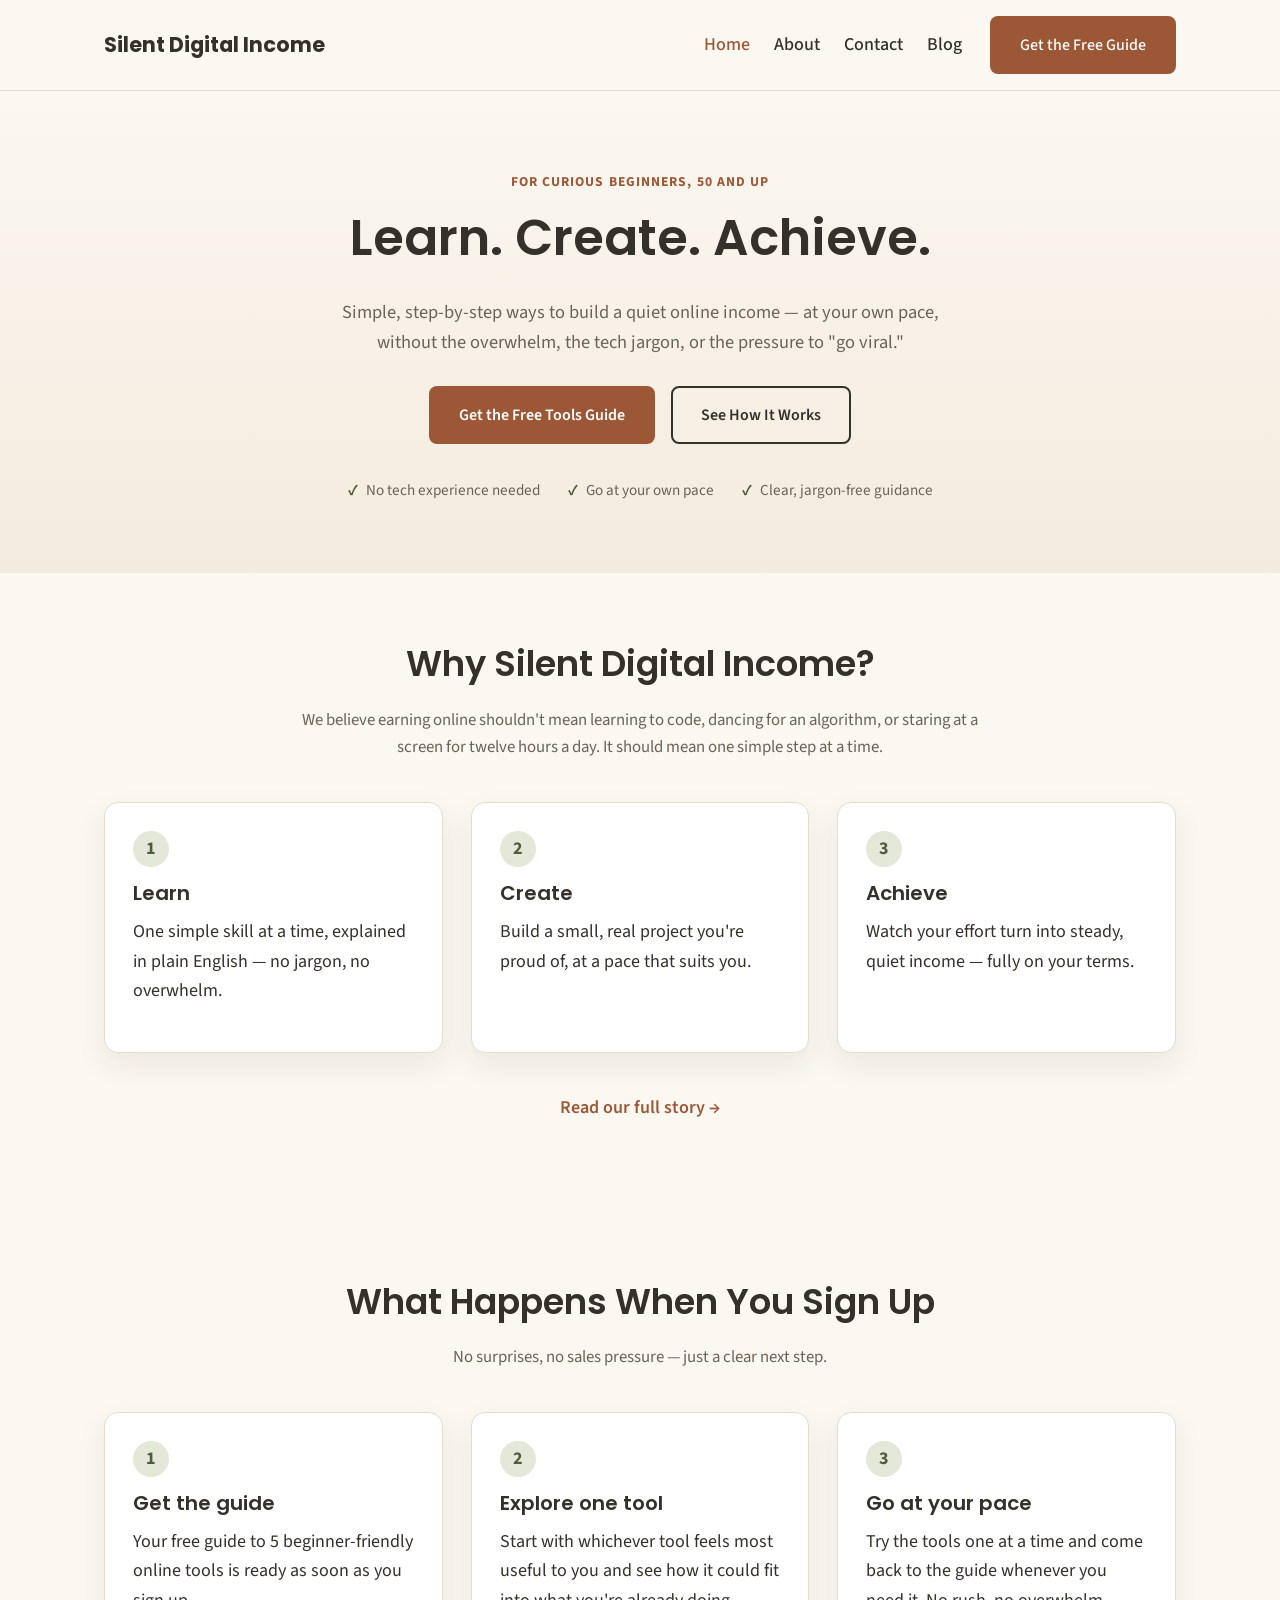
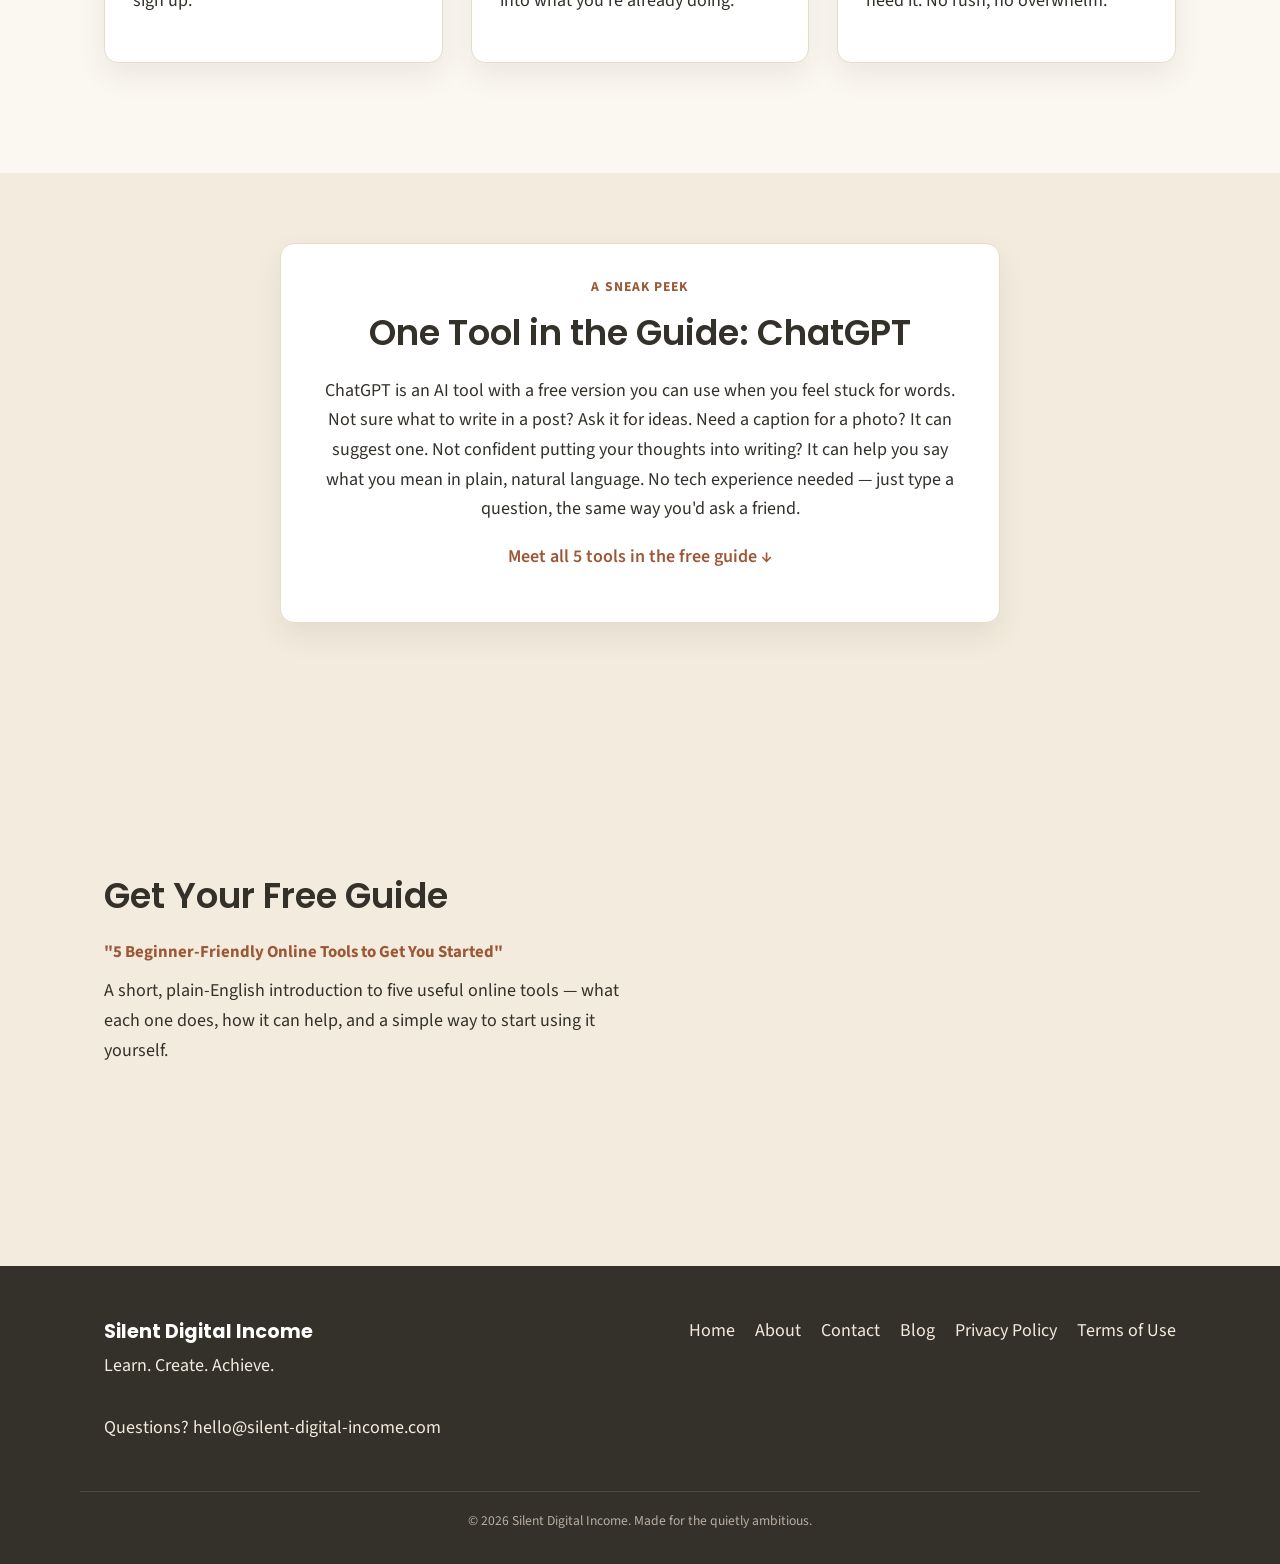
==== index.html @ 760642b1 "Add Blog link to header and footer navigation Links to the new HighLevel-hosted blog at go.silent-di" ====
<!DOCTYPE html>
<html lang="en">
<head>
  <meta charset="UTF-8">
  <meta name="viewport" content="width=device-width, initial-scale=1.0">
  <title>Silent Digital Income | Learn. Create. Achieve.</title>
  <meta name="description" content="Simple, step-by-step ways to build an online income for beginners 50+. No tech overwhelm, no jargon, no pressure to be online 24/7.">
  <meta name="theme-color" content="#FBF7F1">
  <link rel="icon" type="image/svg+xml" href="assets/favicon.svg">
  <link rel="preconnect" href="https://fonts.googleapis.com">
  <link rel="preconnect" href="https://fonts.gstatic.com" crossorigin>
  <link href="https://fonts.googleapis.com/css2?family=Poppins:wght@600;700&family=Source+Sans+3:wght@400;600;700&display=swap" rel="stylesheet">
  <link rel="stylesheet" href="css/styles.css">
</head>
<body>
  <a class="skip-link" href="#main">Skip to main content</a>

  <header class="site-header">
    <div class="container header-inner">
      <a href="index.html" class="logo">Silent Digital Income</a>
      <button class="nav-toggle" id="navToggle" aria-expanded="false" aria-controls="primaryNav">
        <span class="sr-only">Menu</span>
        <span class="nav-toggle-bar"></span>
        <span class="nav-toggle-bar"></span>
        <span class="nav-toggle-bar"></span>
      </button>
      <nav class="primary-nav" id="primaryNav">
        <ul>
          <li><a href="index.html" aria-current="page">Home</a></li>
          <li><a href="about.html">About</a></li>
          <li><a href="contact.html">Contact</a></li>
          <li><a href="https://go.silent-digital-income.com/blog">Blog</a></li>
        </ul>
        <a class="btn btn-primary nav-cta" href="#signup">Get the Free Guide</a>
      </nav>
    </div>
  </header>

  <main id="main">
    <section class="hero" id="hero">
      <div class="container hero-inner">
        <p class="eyebrow">For curious beginners, 50 and up</p>
        <h1>Learn. Create. Achieve.</h1>
        <p class="hero-subtitle">Simple, step-by-step ways to build a quiet online income — at your own pace, without the overwhelm, the tech jargon, or the pressure to "go viral."</p>
        <div class="hero-actions">
          <a href="#signup" class="btn btn-primary">Get the Free Tools Guide</a>
          <a href="#how-it-works" class="btn btn-secondary">See How It Works</a>
        </div>
        <ul class="hero-trust">
          <li>No tech experience needed</li>
          <li>Go at your own pace</li>
          <li>Clear, jargon-free guidance</li>
        </ul>
      </div>
    </section>

    <section class="section about-teaser text-center" id="story">
      <div class="container">
        <h2>Why Silent Digital Income?</h2>
        <p class="section-intro">We believe earning online shouldn't mean learning to code, dancing for an algorithm, or staring at a screen for twelve hours a day. It should mean one simple step at a time.</p>
        <div class="pillars">
          <div class="pillar">
            <span class="pillar-number">1</span>
            <h3>Learn</h3>
            <p>One simple skill at a time, explained in plain English — no jargon, no overwhelm.</p>
          </div>
          <div class="pillar">
            <span class="pillar-number">2</span>
            <h3>Create</h3>
            <p>Build a small, real project you're proud of, at a pace that suits you.</p>
          </div>
          <div class="pillar">
            <span class="pillar-number">3</span>
            <h3>Achieve</h3>
            <p>Watch your effort turn into steady, quiet income — fully on your terms.</p>
          </div>
        </div>
        <p class="section-cta"><a href="about.html">Read our full story &rarr;</a></p>
      </div>
    </section>

    <section class="section text-center" id="how-it-works">
      <div class="container">
        <h2>What Happens When You Sign Up</h2>
        <p class="section-intro">No surprises, no sales pressure — just a clear next step.</p>
        <div class="pillars">
          <div class="pillar">
            <span class="pillar-number">1</span>
            <h3>Get the guide</h3>
            <p>Your free guide to 5 beginner-friendly online tools is ready as soon as you sign up.</p>
          </div>
          <div class="pillar">
            <span class="pillar-number">2</span>
            <h3>Explore one tool</h3>
            <p>Start with whichever tool feels most useful to you and see how it could fit into what you're already doing.</p>
          </div>
          <div class="pillar">
            <span class="pillar-number">3</span>
            <h3>Go at your pace</h3>
            <p>Try the tools one at a time and come back to the guide whenever you need it. No rush, no overwhelm.</p>
          </div>
        </div>
      </div>
    </section>

    <section class="section bg-soft" id="idea-preview">
      <div class="container">
        <div class="idea-card">
          <p class="eyebrow">A Sneak Peek</p>
          <h2>One Tool in the Guide: ChatGPT</h2>
          <p>ChatGPT is an AI tool with a free version you can use when you feel stuck for words. Not sure what to write in a post? Ask it for ideas. Need a caption for a photo? It can suggest one. Not confident putting your thoughts into writing? It can help you say what you mean in plain, natural language. No tech experience needed — just type a question, the same way you'd ask a friend.</p>
          <p class="section-cta"><a href="#signup">Meet all 5 tools in the free guide &darr;</a></p>
        </div>
      </div>
    </section>

    <section class="section signup-section" id="signup">
      <div class="container signup-inner">
        <div class="signup-copy">
          <h2>Get Your Free Guide</h2>
          <p class="signup-subhead">"5 Beginner-Friendly Online Tools to Get You Started"</p>
          <p>A short, plain-English introduction to five useful online tools — what each one does, how it can help, and a simple way to start using it yourself.</p>
        </div>
        <div class="signup-form-embed">
          <iframe
              src="https://api.leadconnectorhq.com/widget/form/SDHvS4PBsEBFGrGhrzK3"
              style="width:100%;height:100%;border:none;border-radius:8px"
              id="inline-SDHvS4PBsEBFGrGhrzK3"
              data-layout="{'id':'INLINE'}"
              data-trigger-type="alwaysShow"
              data-trigger-value=""
              data-activation-type="alwaysActivated"
              data-activation-value=""
              data-deactivation-type="neverDeactivate"
              data-deactivation-value=""
              data-form-name="SDI - Free Guide Signup"
              data-height="433"
              data-layout-iframe-id="inline-SDHvS4PBsEBFGrGhrzK3"
              data-form-id="SDHvS4PBsEBFGrGhrzK3"
              title="SDI - Free Guide Signup"
          >
          </iframe>
          <script src="https://link.msgsndr.com/js/form_embed.js"></script>
        </div>
      </div>
    </section>
  </main>

  <footer class="site-footer">
    <div class="container footer-inner">
      <div class="footer-brand">
        <p class="footer-logo">Silent Digital Income</p>
        <p class="footer-tagline">Learn. Create. Achieve.</p>
      </div>
      <nav class="footer-nav" aria-label="Footer">
        <a href="index.html">Home</a>
        <a href="about.html">About</a>
        <a href="contact.html">Contact</a>
        <a href="https://go.silent-digital-income.com/blog">Blog</a>
        <a href="privacy.html">Privacy Policy</a>
        <a href="terms.html">Terms of Use</a>
      </nav>
      <div class="footer-contact">
        <p>Questions? <a href="mailto:hello@silent-digital-income.com">hello@silent-digital-income.com</a></p>
      </div>
    </div>
    <div class="container footer-bottom">
      <p>&copy; <span id="year"></span> Silent Digital Income. Made for the quietly ambitious.</p>
    </div>
  </footer>

  <script src="js/main.js"></script>
</body>
</html>
---- css/styles.css ----
:root {
  --color-bg: #FBF7F1;
  --color-bg-soft: #F3EBDD;
  --color-surface: #FFFFFF;
  --color-ink: #34302A;
  --color-ink-soft: #6B6358;
  --color-primary: #9C5836;
  --color-primary-dark: #7C4528;
  --color-secondary: #71815A;
  --color-secondary-soft: #E4E8D9;
  --color-secondary-dark: #4F5B3D;
  --color-border: #E6DCC8;
  --font-heading: 'Poppins', 'Segoe UI', system-ui, sans-serif;
  --font-body: 'Source Sans 3', 'Segoe UI', system-ui, sans-serif;
  --radius-sm: 8px;
  --radius-md: 14px;
  --shadow-soft: 0 12px 30px rgba(52, 48, 42, 0.08);
  --max-width: 1120px;
}

* { box-sizing: border-box; }

html { scroll-behavior: smooth; }

body {
  margin: 0;
  font-family: var(--font-body);
  background: var(--color-bg);
  color: var(--color-ink);
  font-size: 18px;
  line-height: 1.65;
  -webkit-font-smoothing: antialiased;
}

img { max-width: 100%; display: block; }

a { color: var(--color-primary); text-decoration: none; }
a:hover { text-decoration: underline; }

h1, h2, h3 {
  font-family: var(--font-heading);
  color: var(--color-ink);
  line-height: 1.2;
  margin: 0 0 0.6em;
  font-weight: 600;
}
h1 { font-size: clamp(2.1rem, 5vw, 3.1rem); }
h2 { font-size: clamp(1.6rem, 3.4vw, 2.2rem); }
h3 { font-size: 1.25rem; }
p { margin: 0 0 1em; }
ul { margin: 0; padding: 0; }

.container {
  width: 100%;
  max-width: var(--max-width);
  margin: 0 auto;
  padding: 0 24px;
}

.sr-only {
  position: absolute;
  width: 1px;
  height: 1px;
  padding: 0;
  margin: -1px;
  overflow: hidden;
  clip: rect(0, 0, 0, 0);
  white-space: nowrap;
  border: 0;
}

.skip-link {
  position: absolute;
  left: -999px;
  top: 0;
  background: var(--color-ink);
  color: #fff;
  padding: 10px 16px;
  border-radius: 0 0 8px 0;
  z-index: 1000;
}
.skip-link:focus { left: 0; }

:focus-visible {
  outline: 3px solid var(--color-primary-dark);
  outline-offset: 2px;
}

button { font-family: inherit; }

/* Buttons */
.btn {
  display: inline-block;
  padding: 14px 28px;
  border-radius: var(--radius-sm);
  font-weight: 600;
  font-size: 1rem;
  cursor: pointer;
  border: 2px solid transparent;
  transition: transform .15s ease, background-color .15s ease, color .15s ease;
  text-decoration: none;
}
.btn:hover { text-decoration: none; transform: translateY(-1px); }
.btn-primary { background: var(--color-primary); color: #fff; }
.btn-primary:hover { background: var(--color-primary-dark); }
.btn-secondary { background: transparent; border-color: var(--color-ink); color: var(--color-ink); }
.btn-secondary:hover { background: var(--color-ink); color: #fff; }
.btn-block { width: 100%; text-align: center; }

/* Header / Nav */
.site-header {
  position: sticky;
  top: 0;
  background: rgba(251, 247, 241, 0.92);
  backdrop-filter: blur(6px);
  border-bottom: 1px solid var(--color-border);
  z-index: 500;
}
.header-inner {
  display: flex;
  align-items: center;
  justify-content: space-between;
  padding: 16px 24px;
  gap: 16px;
  position: relative;
}
.logo {
  font-family: var(--font-heading);
  font-weight: 700;
  font-size: 1.3rem;
  color: var(--color-ink);
}
.logo:hover { text-decoration: none; }
.primary-nav { display: flex; align-items: center; gap: 28px; }
.primary-nav ul { display: flex; gap: 24px; list-style: none; }
.primary-nav a { color: var(--color-ink); font-weight: 500; }
.primary-nav a[aria-current="page"] { color: var(--color-primary); }
.nav-cta { white-space: nowrap; }
.primary-nav a.nav-cta { color: #fff; }
.nav-toggle {
  display: none;
  flex-direction: column;
  justify-content: center;
  gap: 5px;
  width: 40px;
  height: 36px;
  background: none;
  border: none;
  cursor: pointer;
  padding: 6px;
}
.nav-toggle-bar { display: block; height: 3px; width: 100%; background: var(--color-ink); border-radius: 2px; }

@media (max-width: 860px) {
  .nav-toggle { display: flex; }
  .primary-nav {
    display: none;
    position: absolute;
    top: 100%;
    left: 0;
    right: 0;
    background: var(--color-surface);
    flex-direction: column;
    align-items: stretch;
    gap: 0;
    padding: 12px 24px 24px;
    border-bottom: 1px solid var(--color-border);
    box-shadow: var(--shadow-soft);
  }
  .primary-nav.is-open { display: flex; }
  .primary-nav ul { flex-direction: column; gap: 0; }
  .primary-nav li { border-top: 1px solid var(--color-border); }
  .primary-nav li:first-child { border-top: none; }
  .primary-nav a { display: block; padding: 14px 4px; }
  .nav-cta { margin-top: 12px; text-align: center; }
}

/* Hero */
.hero {
  padding: 80px 0 70px;
  text-align: center;
  background: linear-gradient(180deg, var(--color-bg) 0%, var(--color-bg-soft) 100%);
}
.hero-inner { max-width: 760px; margin: 0 auto; }
.eyebrow {
  text-transform: uppercase;
  letter-spacing: .08em;
  font-size: .85rem;
  font-weight: 700;
  color: var(--color-primary);
  margin-bottom: 14px;
}
.hero-subtitle {
  font-size: 1.15rem;
  color: var(--color-ink-soft);
  max-width: 620px;
  margin: 0 auto 28px;
}
.hero-actions { display: flex; justify-content: center; gap: 16px; flex-wrap: wrap; margin-bottom: 34px; }
.hero-trust {
  display: flex;
  justify-content: center;
  gap: 28px;
  flex-wrap: wrap;
  list-style: none;
  color: var(--color-ink-soft);
  font-size: .95rem;
}
.hero-trust li { display: flex; align-items: center; gap: 8px; }
.hero-trust li::before { content: "\2713"; color: var(--color-secondary-dark); font-weight: 700; }

/* Page hero (About / Contact) */
.page-hero { padding: 70px 0 50px; text-align: center; background: var(--color-bg-soft); }
.page-hero .hero-subtitle { margin: 0 auto; }

/* Generic sections */
.section { padding: 70px 0; }
.bg-soft { background: var(--color-bg-soft); }
.text-center { text-align: center; }
.section-intro { max-width: 680px; color: var(--color-ink-soft); font-size: 1.05rem; margin-left: auto; margin-right: auto; }
.narrow { max-width: 720px; }
.section-cta { margin-top: 10px; font-weight: 600; }

/* Pillars (Learn / Create / Achieve) */
.pillars {
  display: grid;
  grid-template-columns: repeat(3, 1fr);
  gap: 28px;
  margin: 40px 0;
  text-align: left;
}
.pillar {
  background: var(--color-surface);
  border: 1px solid var(--color-border);
  border-radius: var(--radius-md);
  padding: 28px;
  box-shadow: var(--shadow-soft);
}
.pillar-number {
  display: inline-flex;
  align-items: center;
  justify-content: center;
  width: 36px;
  height: 36px;
  border-radius: 50%;
  background: var(--color-secondary-soft);
  color: var(--color-secondary-dark);
  font-weight: 700;
  margin-bottom: 14px;
}
@media (max-width: 760px) {
  .pillars { grid-template-columns: 1fr; }
}

/* Signup section */
.signup-section { background: var(--color-bg-soft); }
.signup-inner {
  display: grid;
  grid-template-columns: 1.1fr 1fr;
  gap: 48px;
  align-items: center;
  text-align: left;
}
.signup-subhead { font-weight: 700; color: var(--color-primary); font-size: 1.05rem; margin-bottom: .6em; }
@media (max-width: 860px) {
  .signup-inner { grid-template-columns: 1fr; }
}
.signup-form-embed { width: 100%; min-height: 433px; }
.contact-form-embed { width: 100%; min-height: 669px; }

/* Forms */
.signup-form, .contact-form {
  background: var(--color-surface);
  border: 1px solid var(--color-border);
  border-radius: var(--radius-md);
  padding: 32px;
  box-shadow: var(--shadow-soft);
}
.form-row { margin-bottom: 18px; display: flex; flex-direction: column; gap: 6px; }
label { font-weight: 600; font-size: .95rem; }
.required { color: var(--color-primary); }
input, select, textarea {
  font: inherit;
  padding: 12px 14px;
  border: 1px solid var(--color-border);
  border-radius: var(--radius-sm);
  background: var(--color-bg);
  color: var(--color-ink);
  width: 100%;
}
input:focus, select:focus, textarea:focus {
  outline: none;
  border-color: var(--color-primary);
  box-shadow: 0 0 0 3px rgba(156, 88, 54, 0.18);
}
.form-note { font-size: .85rem; color: var(--color-ink-soft); margin-top: 14px; text-align: center; }
.form-feedback { min-height: 1.4em; font-weight: 600; color: var(--color-secondary-dark); margin-top: 10px; text-align: center; }
.form-feedback.error { color: #9C3B2E; }

/* Contact layout */
.contact-inner { display: grid; grid-template-columns: 1.3fr 1fr; gap: 48px; align-items: start; }
.contact-info { background: var(--color-bg-soft); border-radius: var(--radius-md); padding: 28px; }
.contact-info p { margin-bottom: 20px; }
@media (max-width: 860px) {
  .contact-inner { grid-template-columns: 1fr; }
}

/* Fit grid (About: who this is for) */
.fit-grid { display: grid; grid-template-columns: 1fr 1fr; gap: 24px; margin-top: 24px; }
.fit-card { background: var(--color-surface); border: 1px solid var(--color-border); border-radius: var(--radius-md); padding: 24px; }
.fit-card ul { list-style: none; display: flex; flex-direction: column; gap: 10px; }
.fit-card li { padding-left: 1.2em; position: relative; }
.fit-card li::before { content: "\2022"; color: var(--color-secondary-dark); font-weight: 700; position: absolute; left: 0; }
@media (max-width: 760px) {
  .fit-grid { grid-template-columns: 1fr; }
}

/* Idea preview card */
.idea-card {
  max-width: 720px;
  margin: 0 auto;
  background: var(--color-surface);
  border: 1px solid var(--color-border);
  border-radius: var(--radius-md);
  padding: 32px;
  box-shadow: var(--shadow-soft);
  text-align: center;
}

/* Founder signature */
.founder-signature {
  display: flex;
  align-items: center;
  gap: 16px;
  margin-top: 28px;
}
.founder-avatar {
  width: 56px;
  height: 56px;
  border-radius: 50%;
  background: var(--color-secondary-soft);
  color: var(--color-secondary-dark);
  display: flex;
  align-items: center;
  justify-content: center;
  font-family: var(--font-heading);
  font-weight: 700;
  flex-shrink: 0;
}
.founder-name { margin: 0; font-weight: 700; }
.founder-role { margin: 0; color: var(--color-ink-soft); font-size: .95rem; }

/* FAQ accordion */
.faq-list { display: flex; flex-direction: column; gap: 14px; margin-top: 24px; }
.faq-item {
  background: var(--color-surface);
  border: 1px solid var(--color-border);
  border-radius: var(--radius-md);
  padding: 4px 24px;
}
.faq-item summary {
  cursor: pointer;
  font-family: var(--font-heading);
  font-weight: 600;
  padding: 16px 28px 16px 0;
  list-style: none;
  position: relative;
}
.faq-item summary::-webkit-details-marker { display: none; }
.faq-item summary::after {
  content: "+";
  position: absolute;
  right: 0;
  top: 14px;
  font-size: 1.4rem;
  color: var(--color-primary);
}
.faq-item[open] summary::after { content: "\2212"; }
.faq-item p { margin: 0 0 18px; color: var(--color-ink-soft); }

/* CTA banner */
.cta-banner { background: var(--color-ink); color: var(--color-bg-soft); text-align: center; }
.cta-banner h2 { color: #fff; }
.cta-banner p { color: var(--color-bg-soft); }

/* Privacy policy */
.privacy-meta { font-size: .9rem; color: var(--color-ink-soft); margin-bottom: 32px; }
.privacy-list { list-style: none; display: flex; flex-direction: column; gap: 10px; margin: 0 0 1em; padding: 0; }
.privacy-list li { padding-left: 1.4em; position: relative; }
.privacy-list li::before { content: "\2022"; color: var(--color-secondary-dark); font-weight: 700; position: absolute; left: 0; }
.privacy-contact-block { background: var(--color-bg-soft); border-left: 4px solid var(--color-secondary); border-radius: 0 var(--radius-sm) var(--radius-sm) 0; padding: 16px 20px; margin: 16px 0; }
.privacy-contact-block p { margin: 0; }
.privacy-page .container.narrow h2 { margin-top: 2em; }
.privacy-page .container.narrow h2:first-of-type { margin-top: 0; }
.terms-page .container.narrow h2 { margin-top: 2em; }
.terms-page .container.narrow h2:first-of-type { margin-top: 0; }

/* Footer */
.site-footer { background: var(--color-ink); color: var(--color-bg-soft); padding-top: 50px; }
.footer-inner {
  display: flex;
  flex-wrap: wrap;
  justify-content: space-between;
  gap: 32px;
  padding-bottom: 30px;
  border-bottom: 1px solid rgba(255, 255, 255, 0.12);
}
.footer-logo { font-family: var(--font-heading); font-weight: 700; font-size: 1.2rem; color: #fff; margin-bottom: 4px; }
.footer-tagline { color: var(--color-bg-soft); margin: 0; }
.footer-nav { display: flex; gap: 20px; flex-wrap: wrap; }
.footer-nav a, .footer-contact a { color: var(--color-bg-soft); }
.footer-nav a:hover, .footer-contact a:hover { color: #fff; }
.footer-bottom { padding: 18px 24px; text-align: center; font-size: .85rem; color: #B7AFA2; }
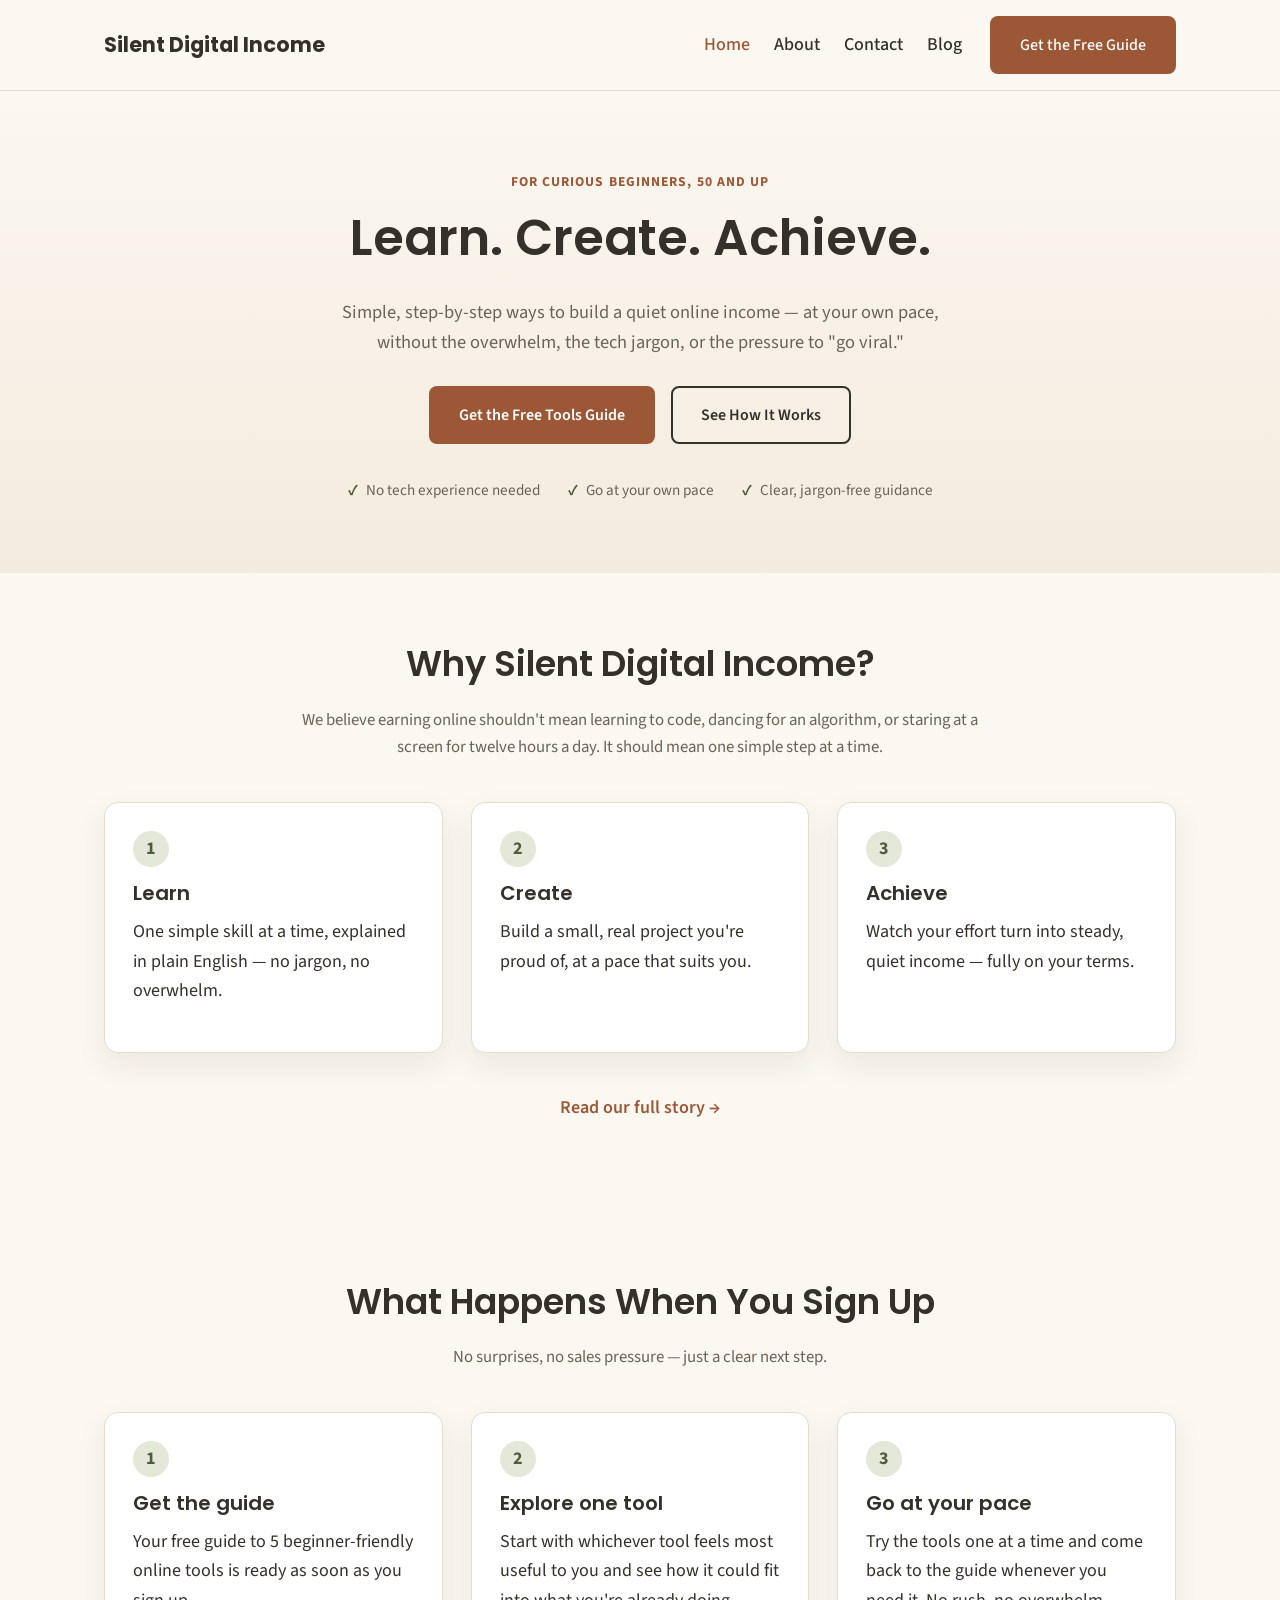
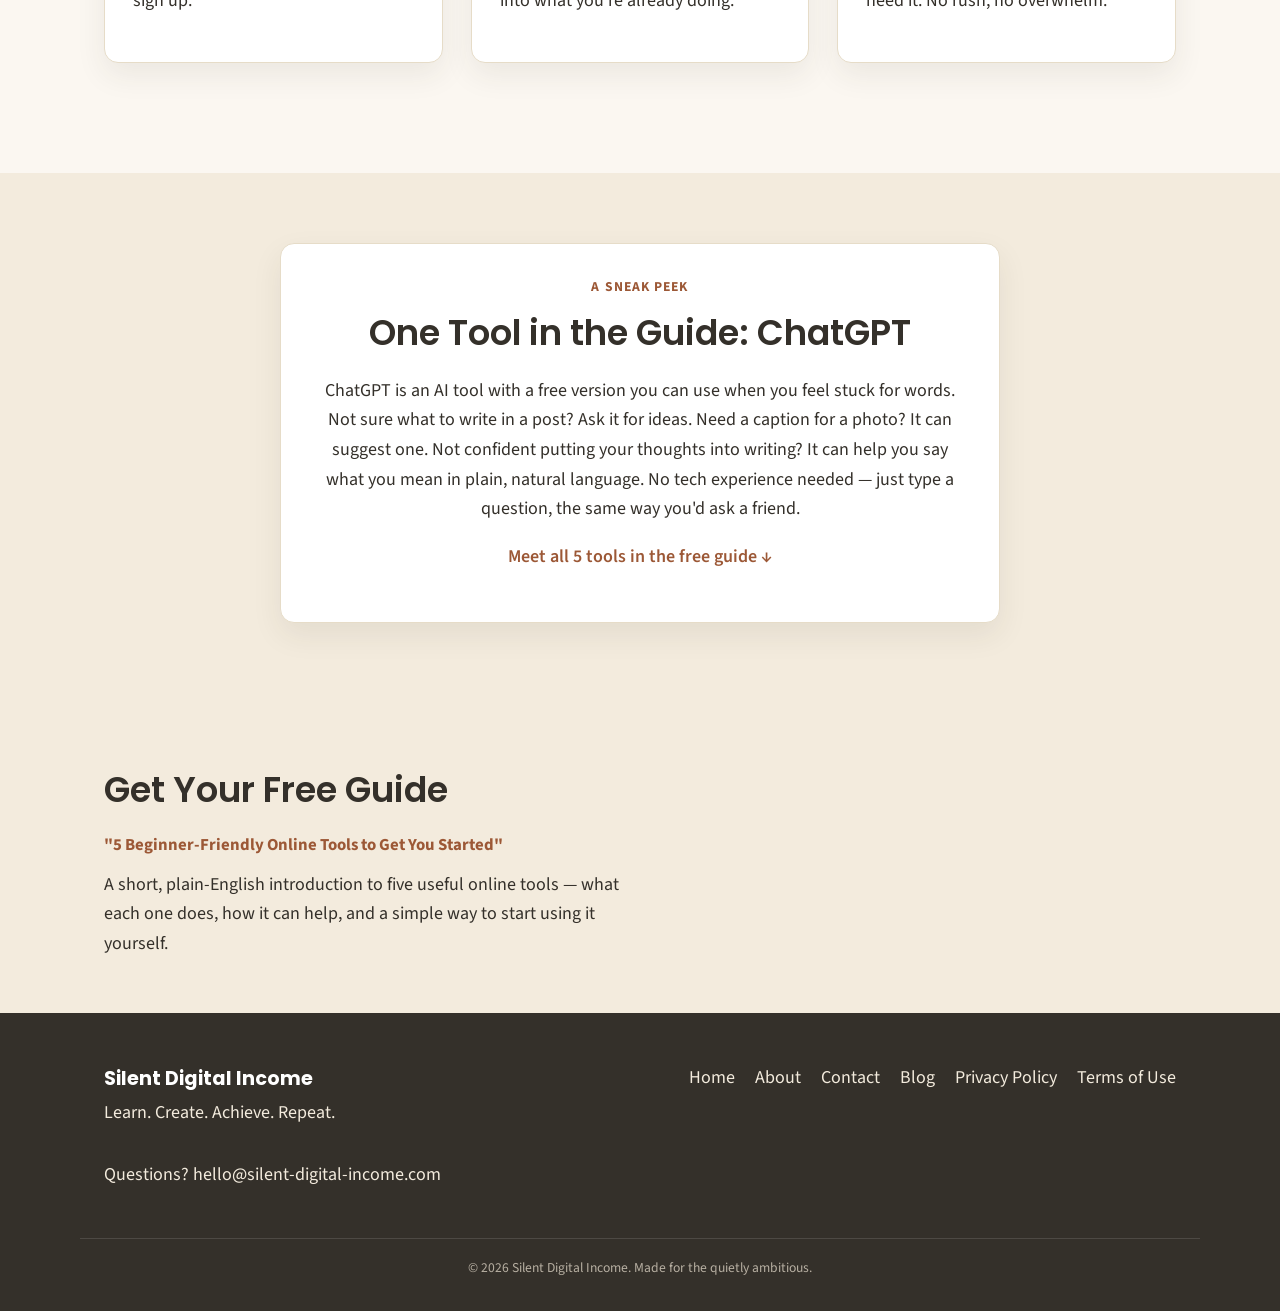
==== commit 10c05e8d: "Update index.html" ====
--- a/index.html
+++ b/index.html
@@ -150,7 +150,7 @@
     <div class="container footer-inner">
       <div class="footer-brand">
         <p class="footer-logo">Silent Digital Income</p>
-        <p class="footer-tagline">Learn. Create. Achieve.</p>
+        <p class="footer-tagline">Learn. Create. Achieve. Repeat.</p>
       </div>
       <nav class="footer-nav" aria-label="Footer">
         <a href="index.html">Home</a>
--- a/css/styles.css
+++ b/css/styles.css
@@ -253,7 +253,10 @@
 }
 
 /* Signup section */
-.signup-section { background: var(--color-bg-soft); }
+.signup-section {
+    background: var(--color-bg-soft);
+    padding-bottom: 30px;
+}
 .signup-inner {
   display: grid;
   grid-template-columns: 1.1fr 1fr;
@@ -265,7 +268,7 @@
 @media (max-width: 860px) {
   .signup-inner { grid-template-columns: 1fr; }
 }
-.signup-form-embed { width: 100%; min-height: 433px; }
+.signup-form-embed { width: 100%; min-height: 220px; }
 .contact-form-embed { width: 100%; min-height: 669px; }
 
 /* Forms */
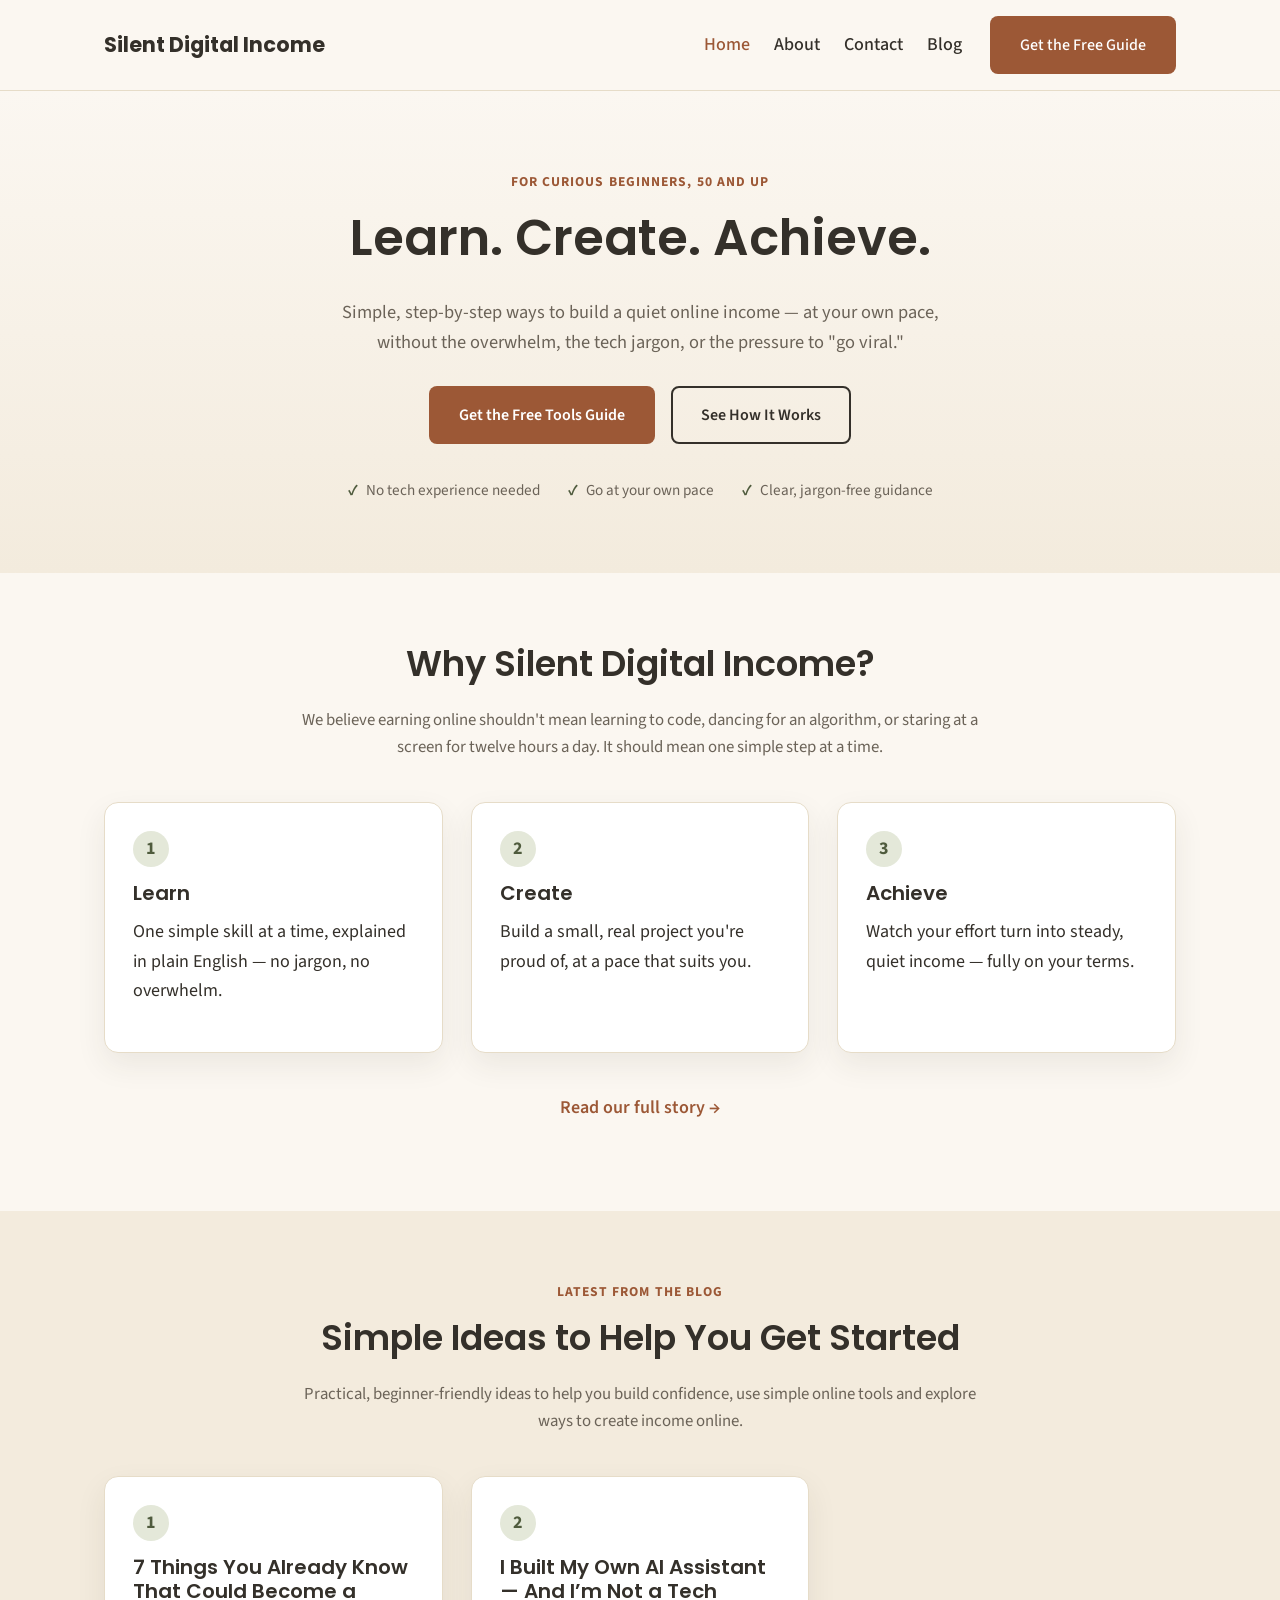
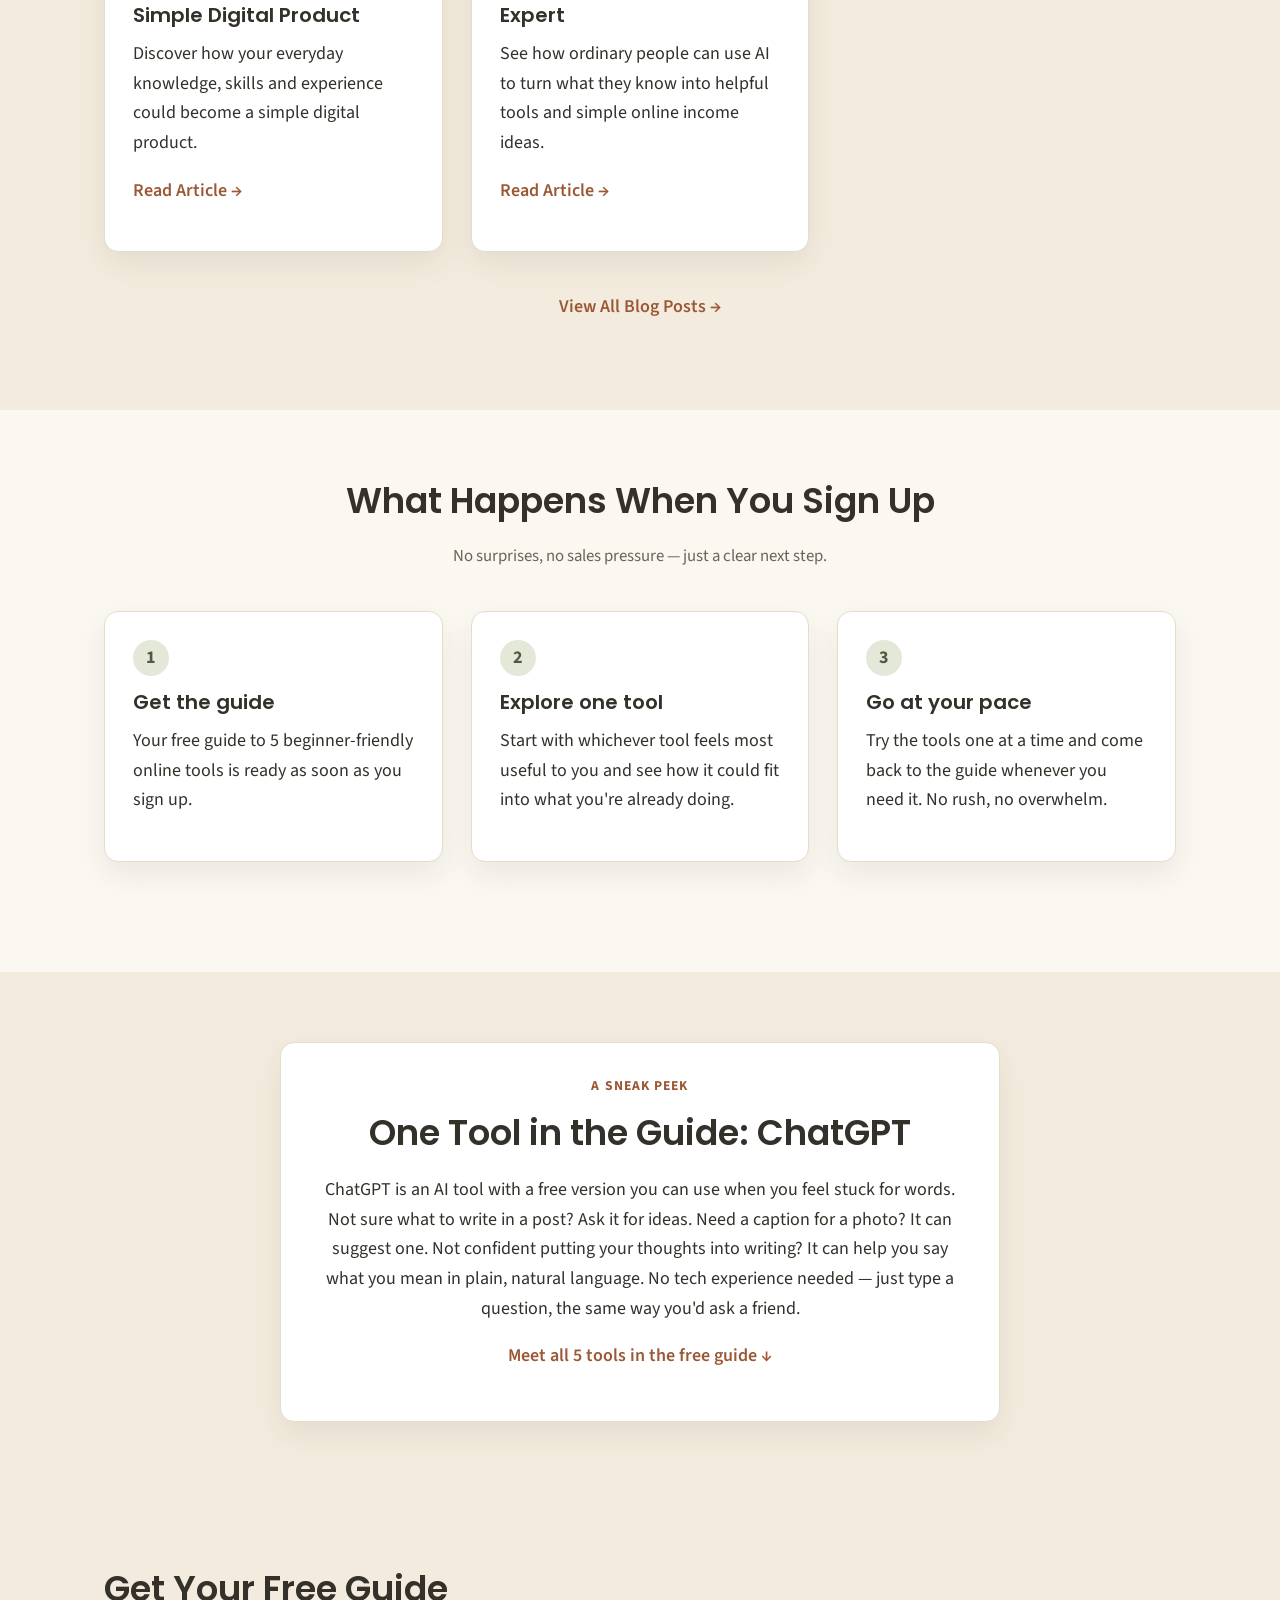
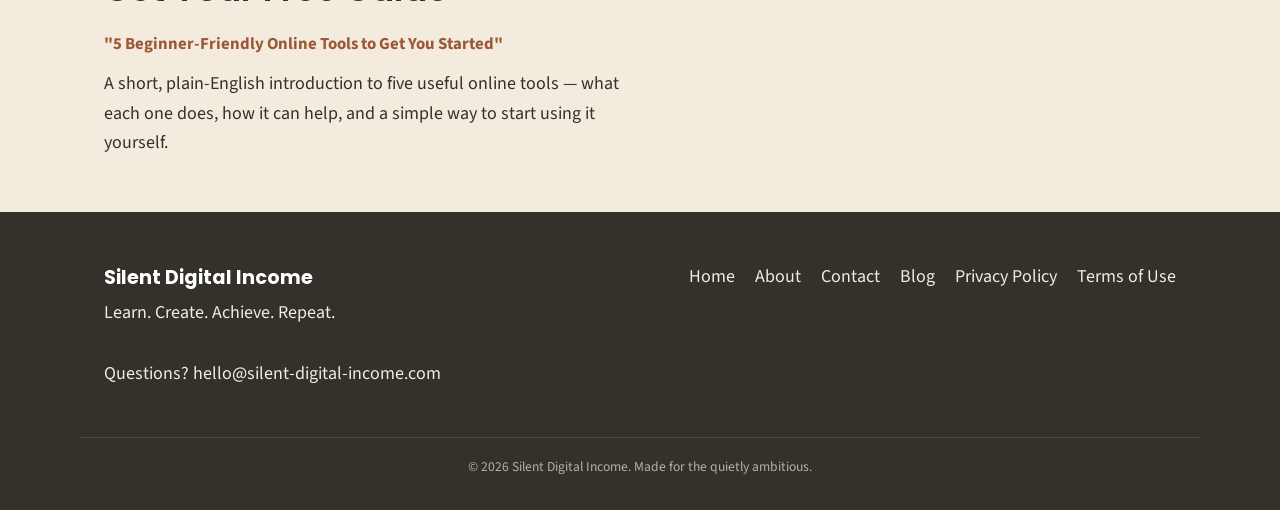
==== commit 70c1c78e: "Update index.html" ====
--- a/index.html
+++ b/index.html
@@ -79,6 +79,45 @@
       </div>
     </section>
 
+    <section class="section bg-soft" id="latest-blog">
+  <div class="container">
+    <div class="text-center">
+      <p class="eyebrow">Latest From the Blog</p>
+      <h2>Simple Ideas to Help You Get Started</h2>
+      <p class="section-intro">
+        Practical, beginner-friendly ideas to help you build confidence, use simple online tools and explore ways to create income online.
+      </p>
+    </div>
+
+    <div class="pillars">
+      <div class="pillar">
+        <span class="pillar-number">1</span>
+        <h3>7 Things You Already Know That Could Become a Simple Digital Product</h3>
+        <p>
+          Discover how your everyday knowledge, skills and experience could become a simple digital product.
+        </p>
+        <p class="section-cta">
+          <a href="https://go.silent-digital-income.com/post/digital-product-ideas-from-what-you-know">Read Article &rarr;</a>
+        </p>
+      </div>
+
+      <div class="pillar">
+        <span class="pillar-number">2</span>
+        <h3>I Built My Own AI Assistant &mdash; And I&rsquo;m Not a Tech Expert</h3>
+        <p>
+          See how ordinary people can use AI to turn what they know into helpful tools and simple online income ideas.
+        </p>
+        <p class="section-cta">
+          <a href="https://go.silent-digital-income.com/post/build-ai-tools-online-income-beginners">Read Article &rarr;</a>
+        </p>
+      </div>
+    </div>
+
+    <p class="section-cta text-center">
+      <a href="https://go.silent-digital-income.com/blog">View All Blog Posts &rarr;</a>
+    </p>
+  </div>
+</section>
     <section class="section text-center" id="how-it-works">
       <div class="container">
         <h2>What Happens When You Sign Up</h2>
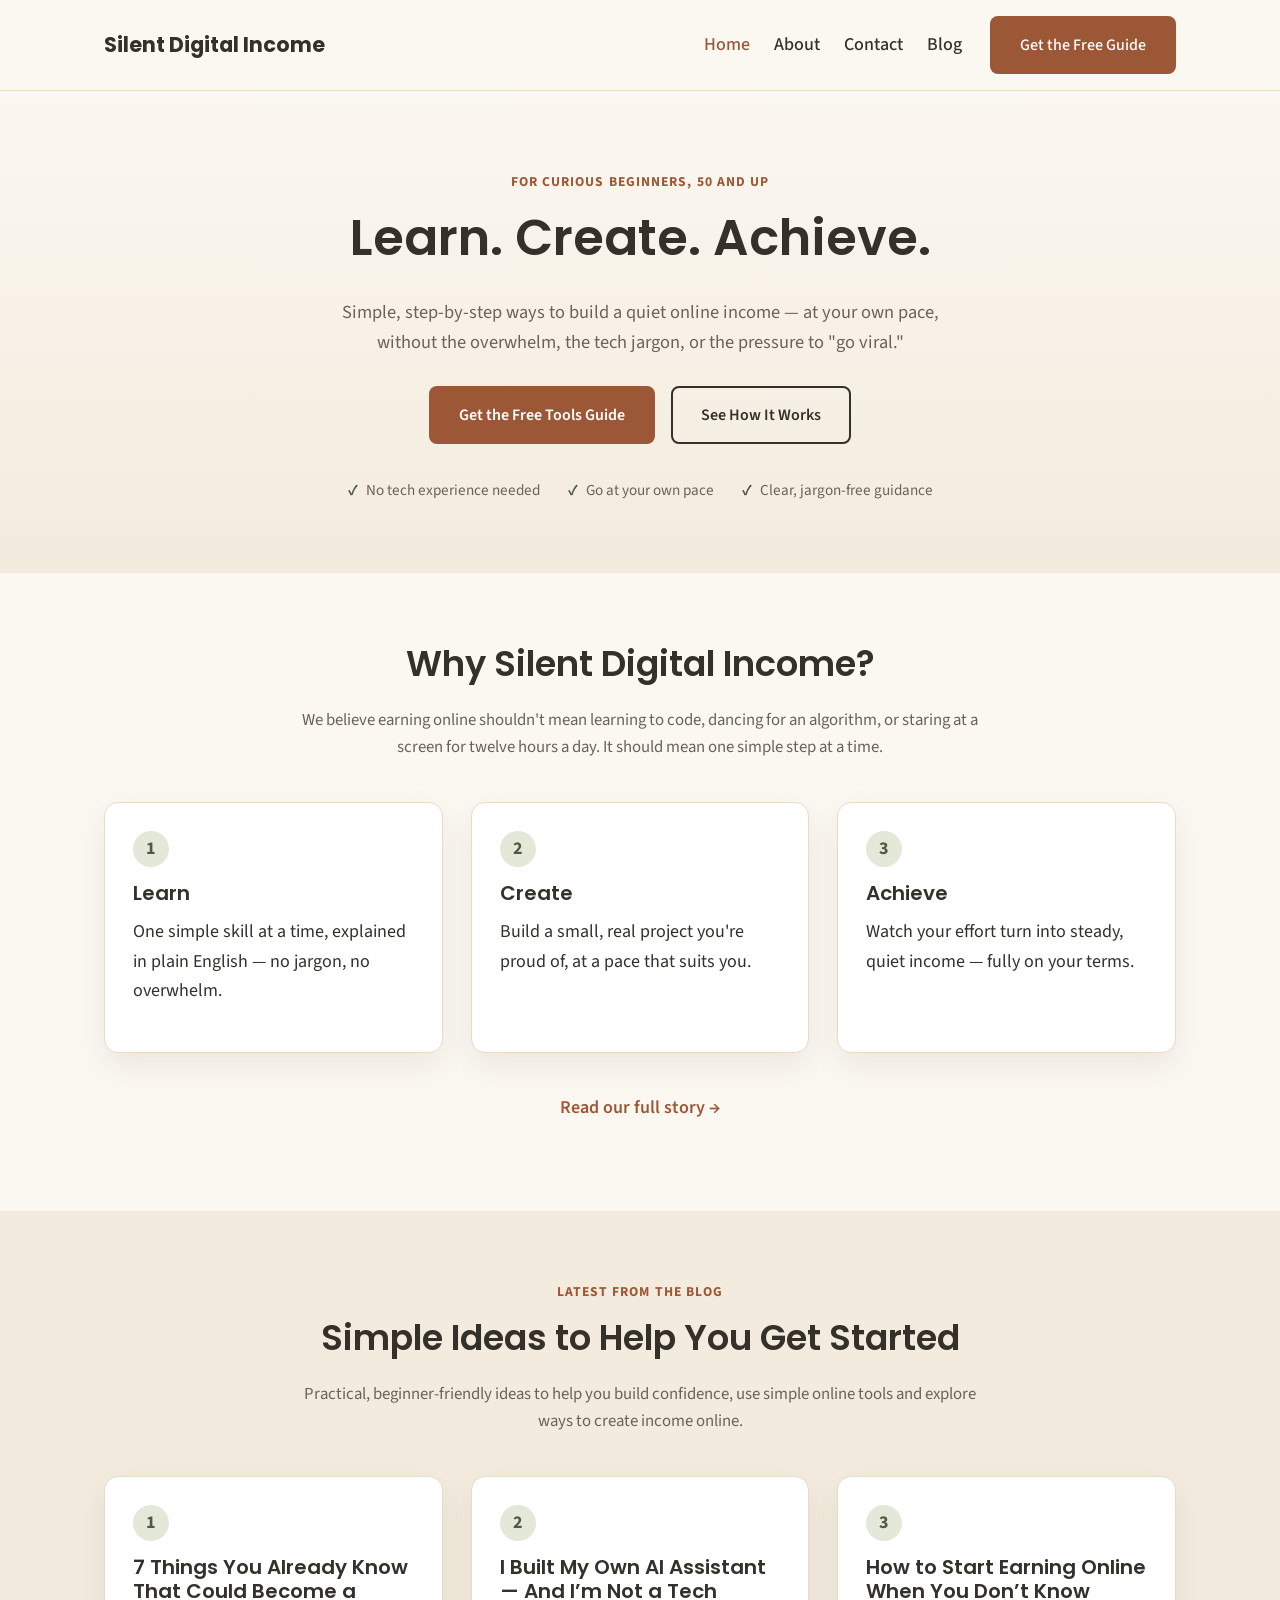
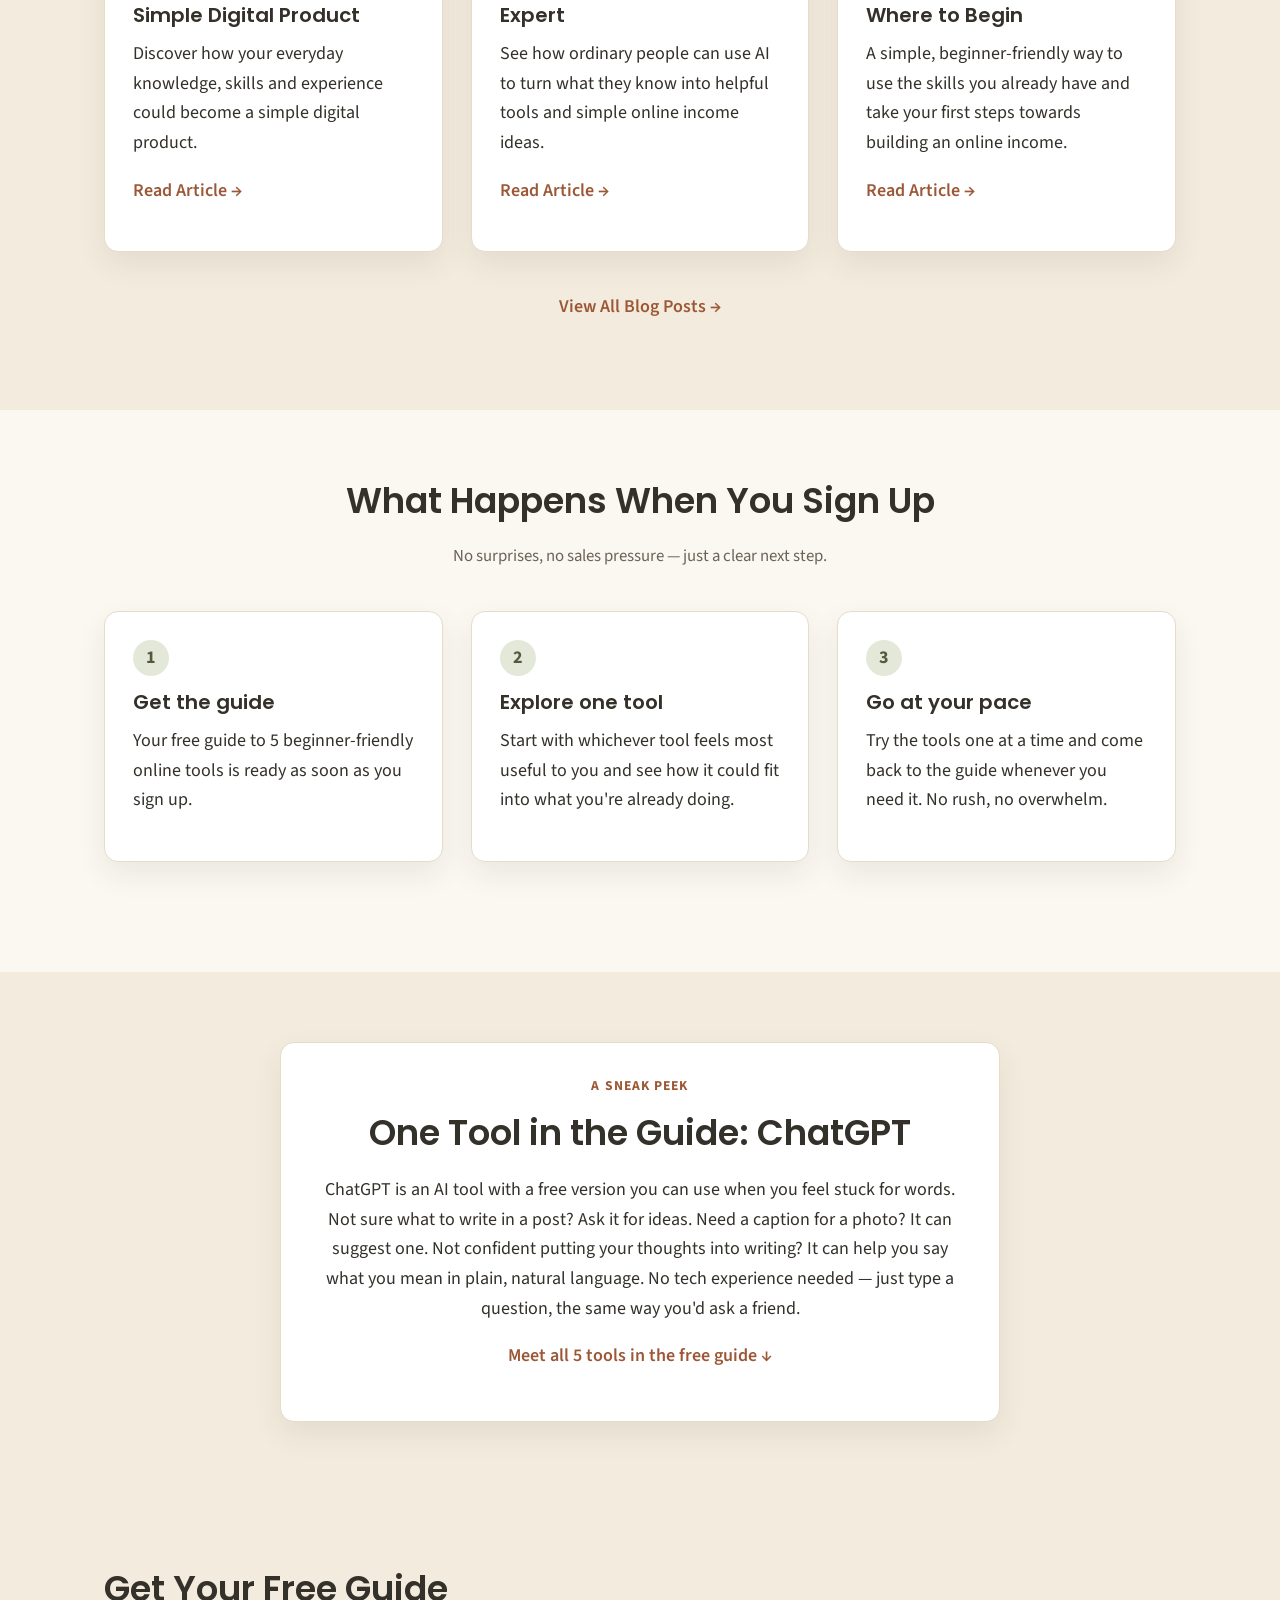
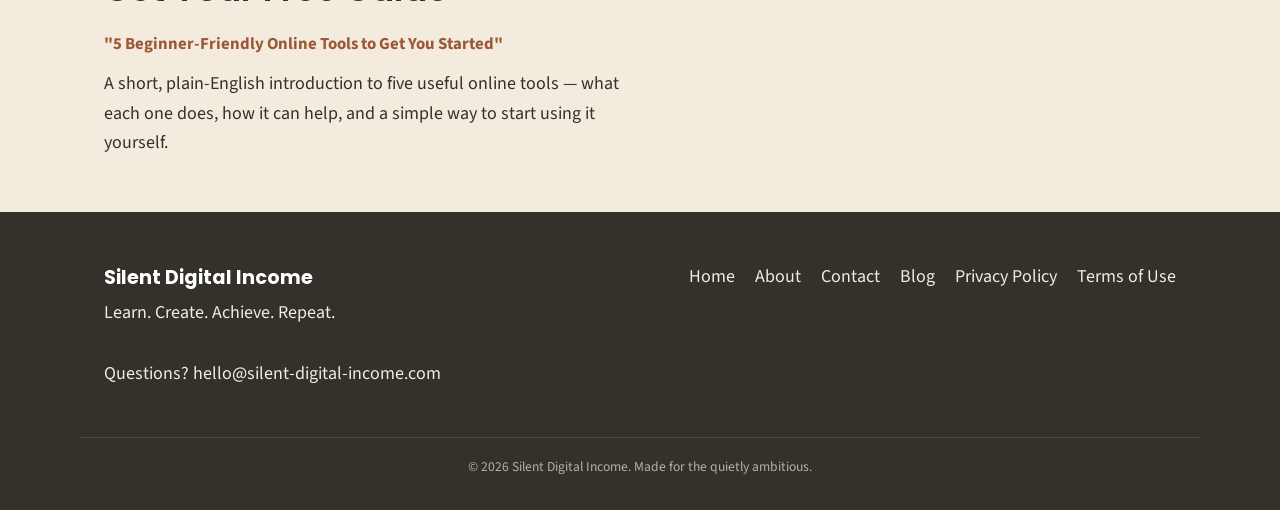
==== commit 04a7e472: "Add third blog post to homepage" ====
--- a/index.html
+++ b/index.html
@@ -111,8 +111,18 @@
           <a href="https://go.silent-digital-income.com/post/build-ai-tools-online-income-beginners">Read Article &rarr;</a>
         </p>
       </div>
-    </div>
-
+
+    <div class="pillar">
+  <span class="pillar-number">3</span>
+  <h3>How to Start Earning Online When You Don&rsquo;t Know Where to Begin</h3>
+  <p>
+    A simple, beginner-friendly way to use the skills you already have and take your first steps towards building an online income.
+  </p>
+  <p class="section-cta">
+    <a href="https://go.silent-digital-income.com/post/how-to-start-earning-online-when-you-dont-know-where-to-begin">Read Article &rarr;</a>
+  </p>
+</div>
+      </div>
     <p class="section-cta text-center">
       <a href="https://go.silent-digital-income.com/blog">View All Blog Posts &rarr;</a>
     </p>
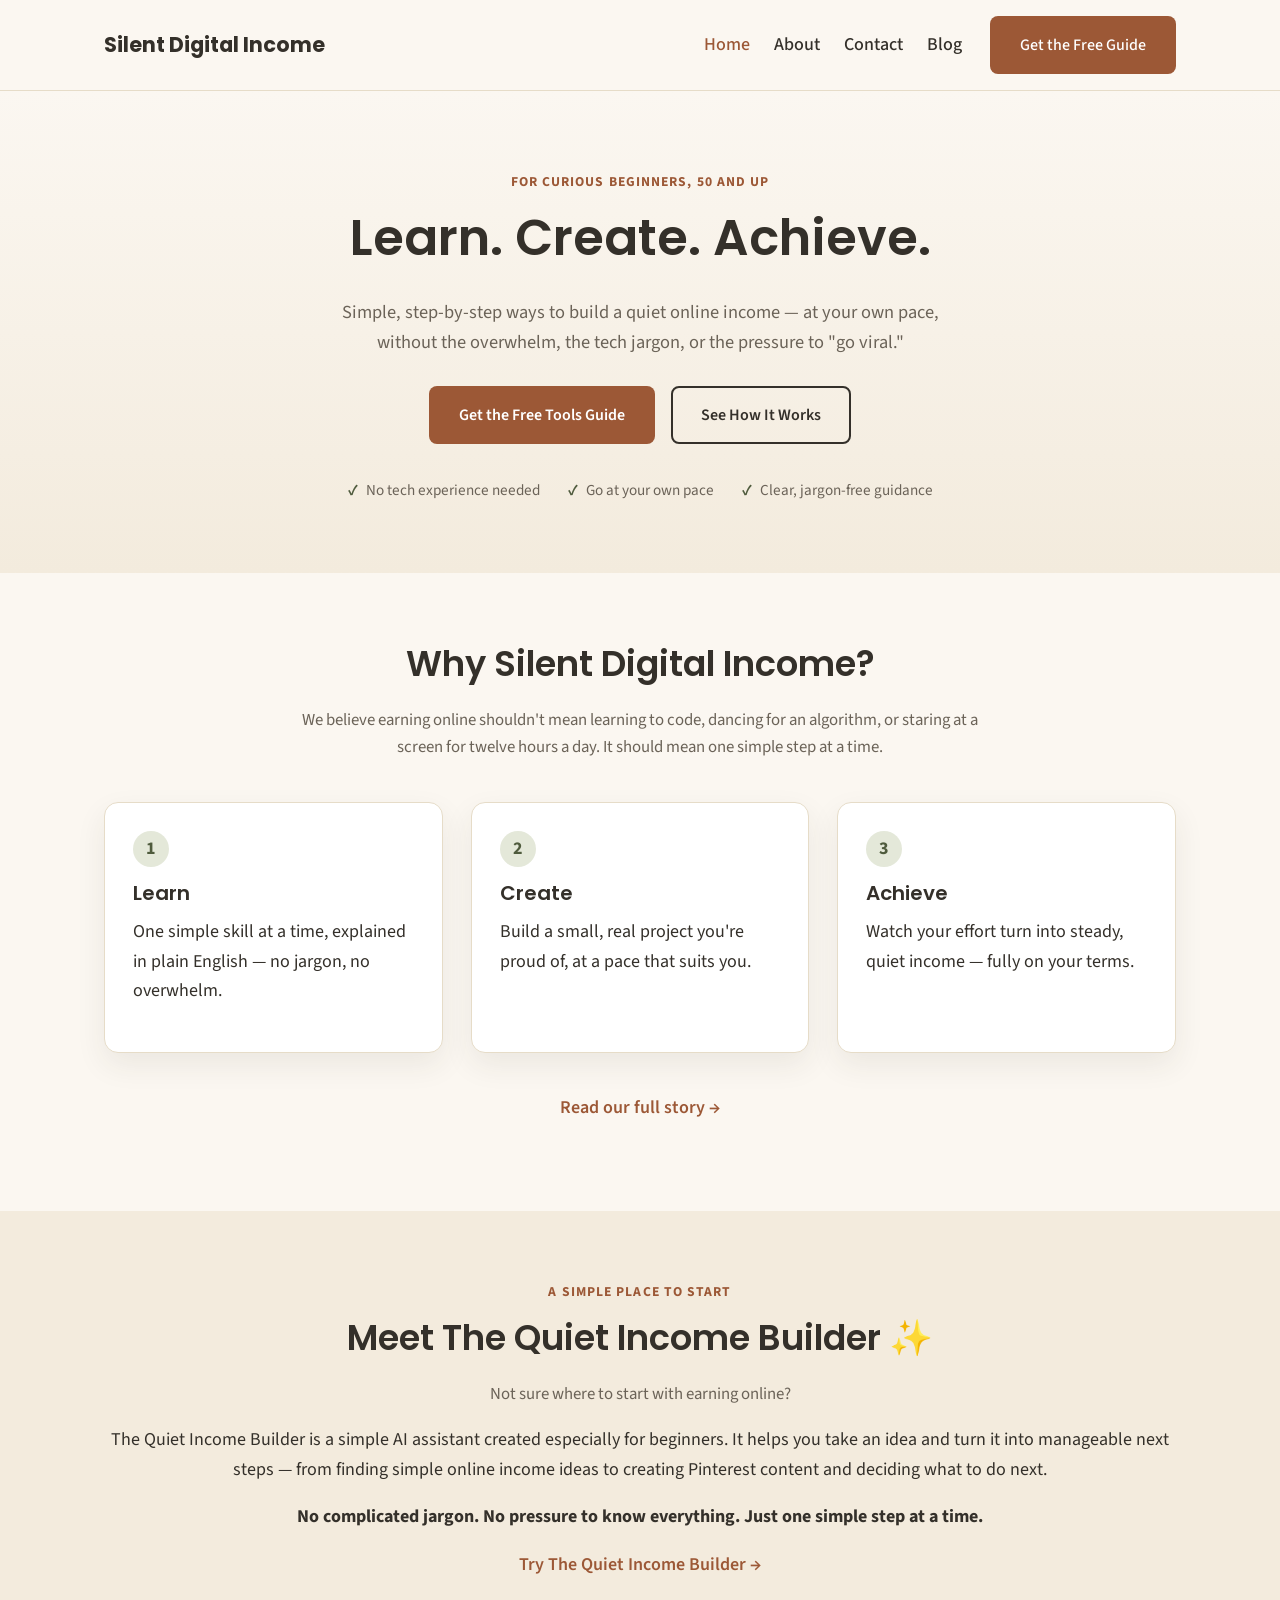
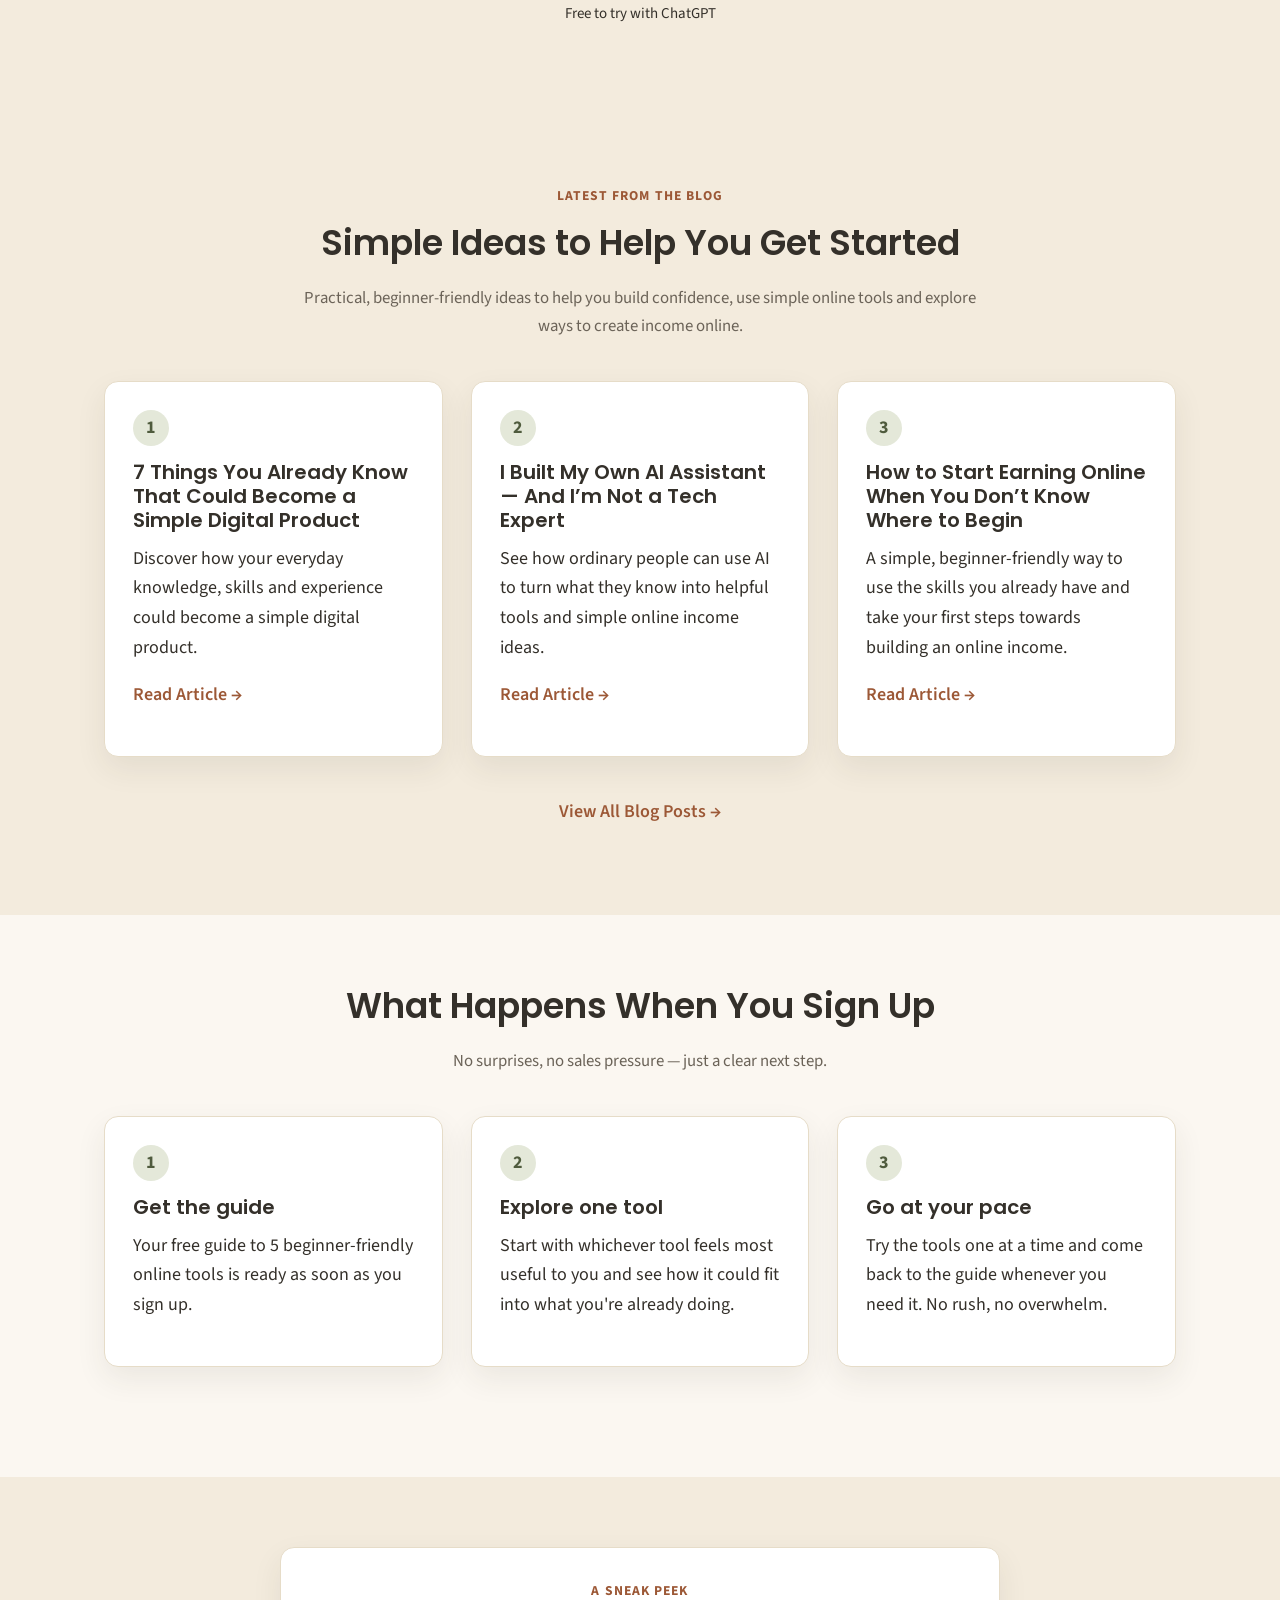
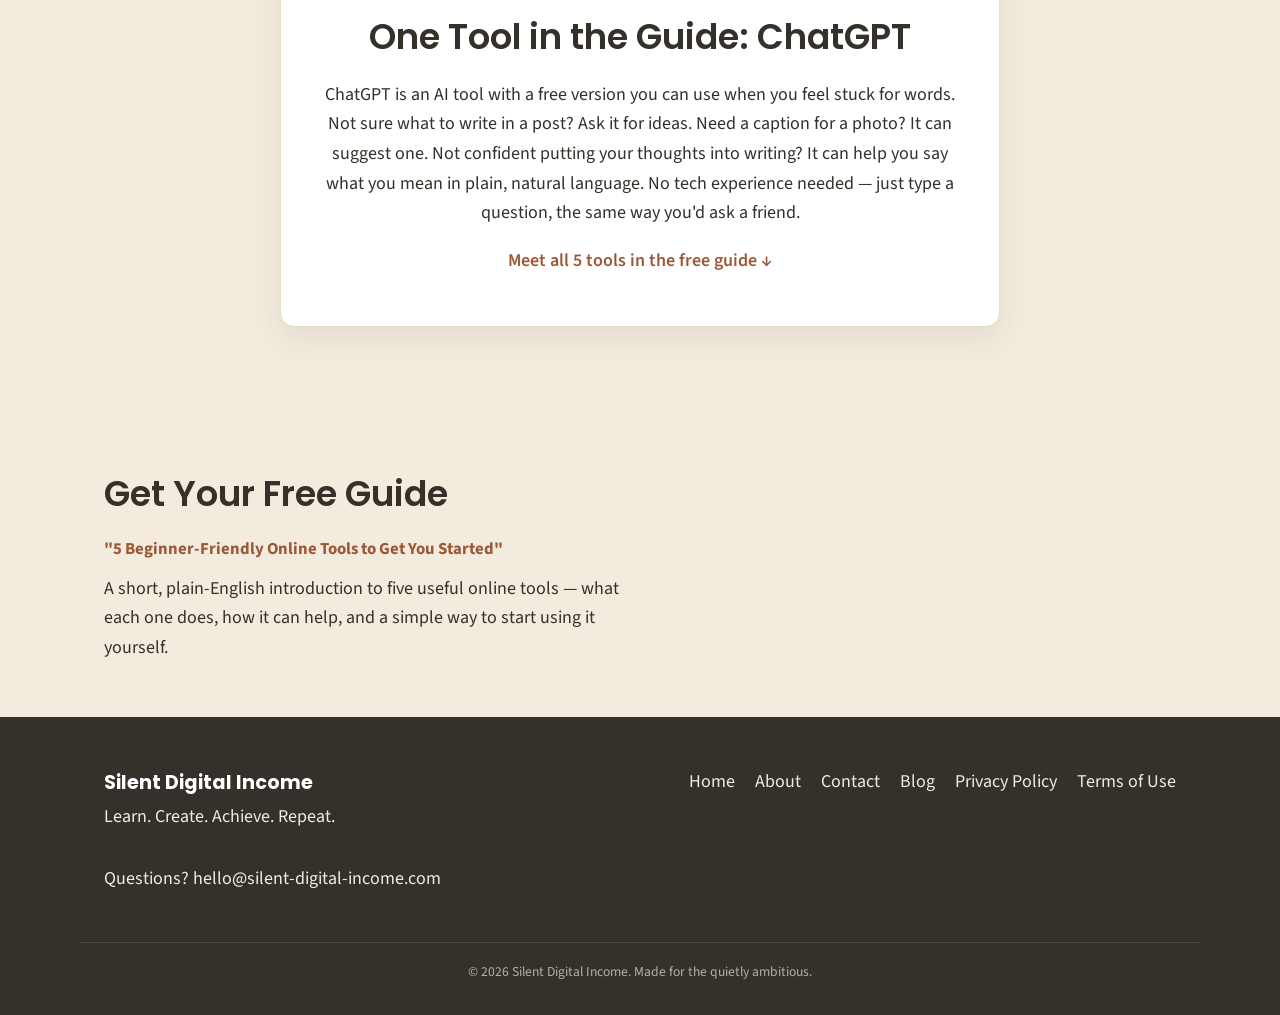
==== commit f35745b9: "Add Quiet Income Builder section to homepage" ====
--- a/index.html
+++ b/index.html
@@ -79,6 +79,34 @@
       </div>
     </section>
 
+<section class="section bg-soft" id="quiet-income-builder">
+  <div class="container">
+    <div class="text-center">
+      <p class="eyebrow">A Simple Place to Start</p>
+      <h2>Meet The Quiet Income Builder ✨</h2>
+      <p class="section-intro">
+        Not sure where to start with earning online?
+      </p>
+      <p>
+        The Quiet Income Builder is a simple AI assistant created especially for beginners.
+        It helps you take an idea and turn it into manageable next steps — from finding
+        simple online income ideas to creating Pinterest content and deciding what to do next.
+      </p>
+      <p>
+        <strong>No complicated jargon. No pressure to know everything. Just one simple step at a time.</strong>
+      </p>
+      <p class="section-cta">
+        <a href="https://chatgpt.com/g/g-69c8449a840c819183344edd99641327-the-quiet-income-builder"
+           target="_blank"
+           rel="noopener noreferrer">
+          Try The Quiet Income Builder &rarr;
+        </a>
+      </p>
+      <p><small>Free to try with ChatGPT</small></p>
+    </div>
+  </div>
+</section>
+    
     <section class="section bg-soft" id="latest-blog">
   <div class="container">
     <div class="text-center">
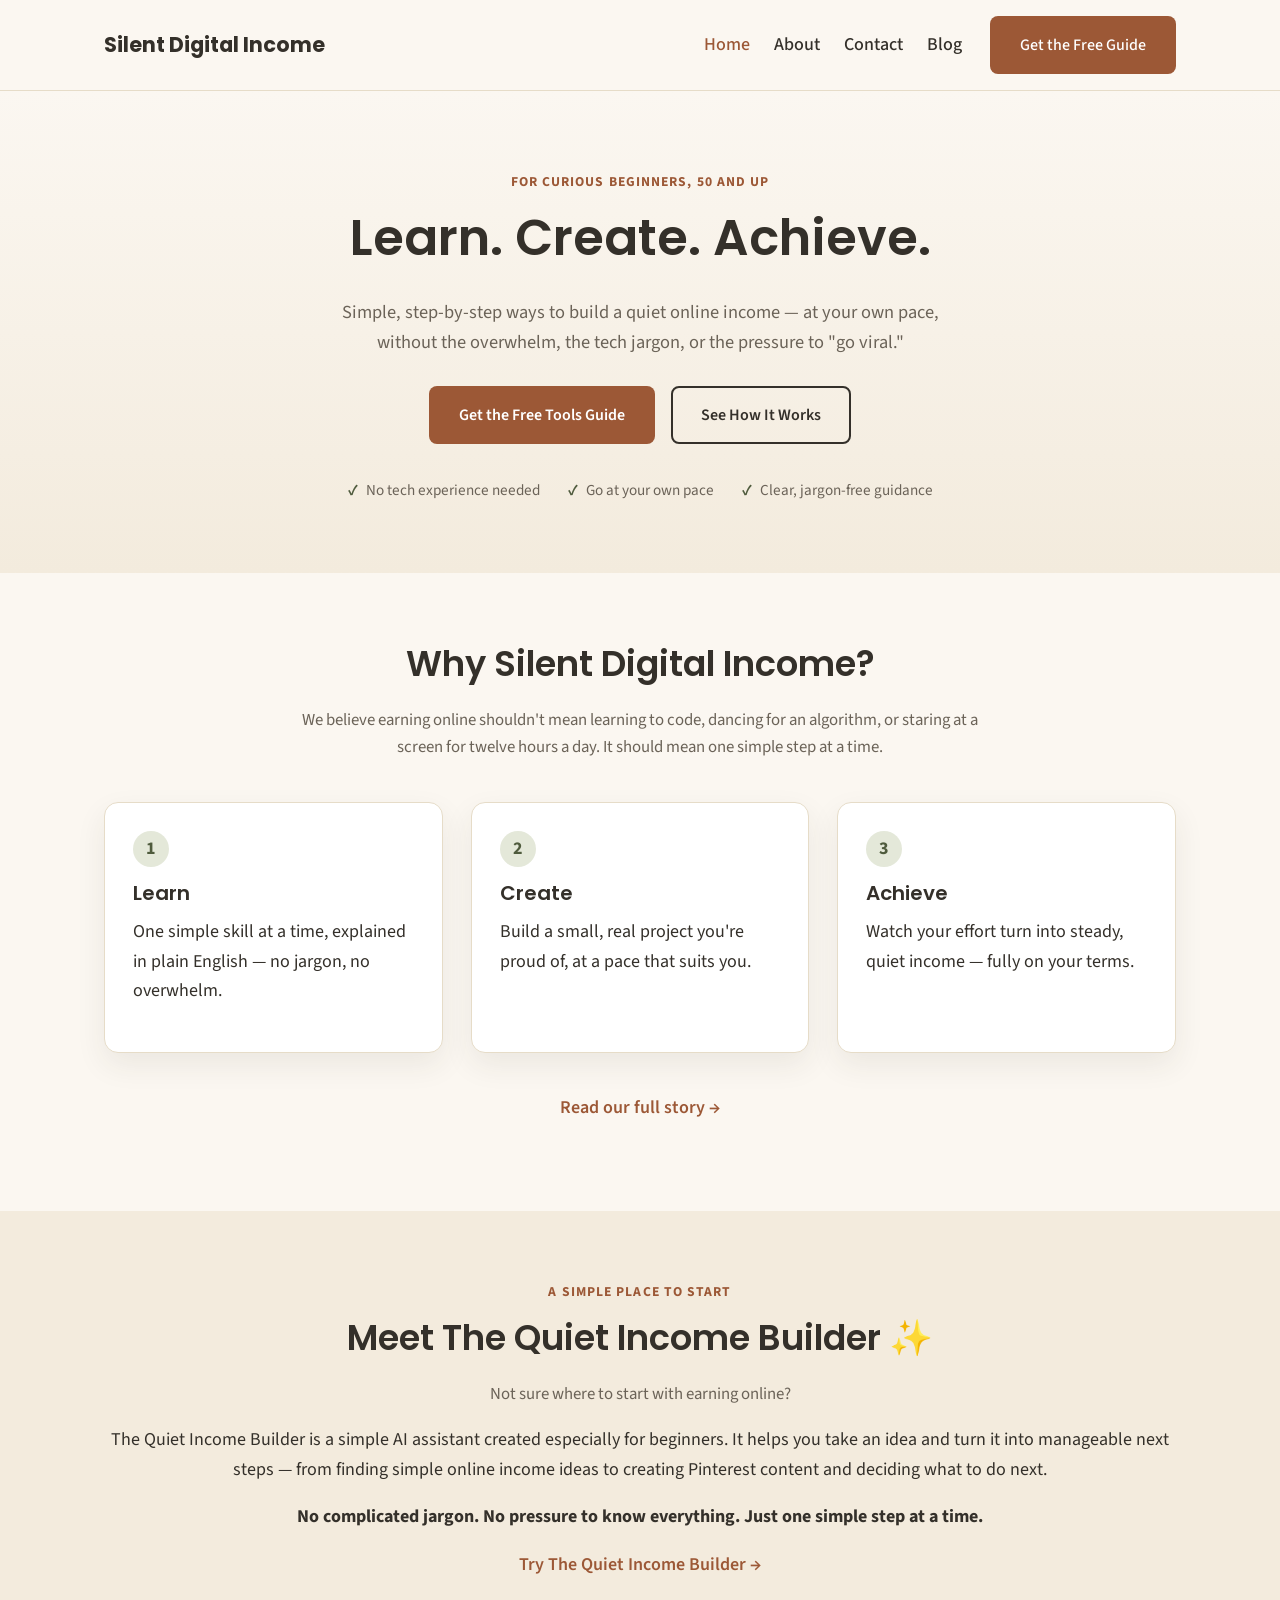
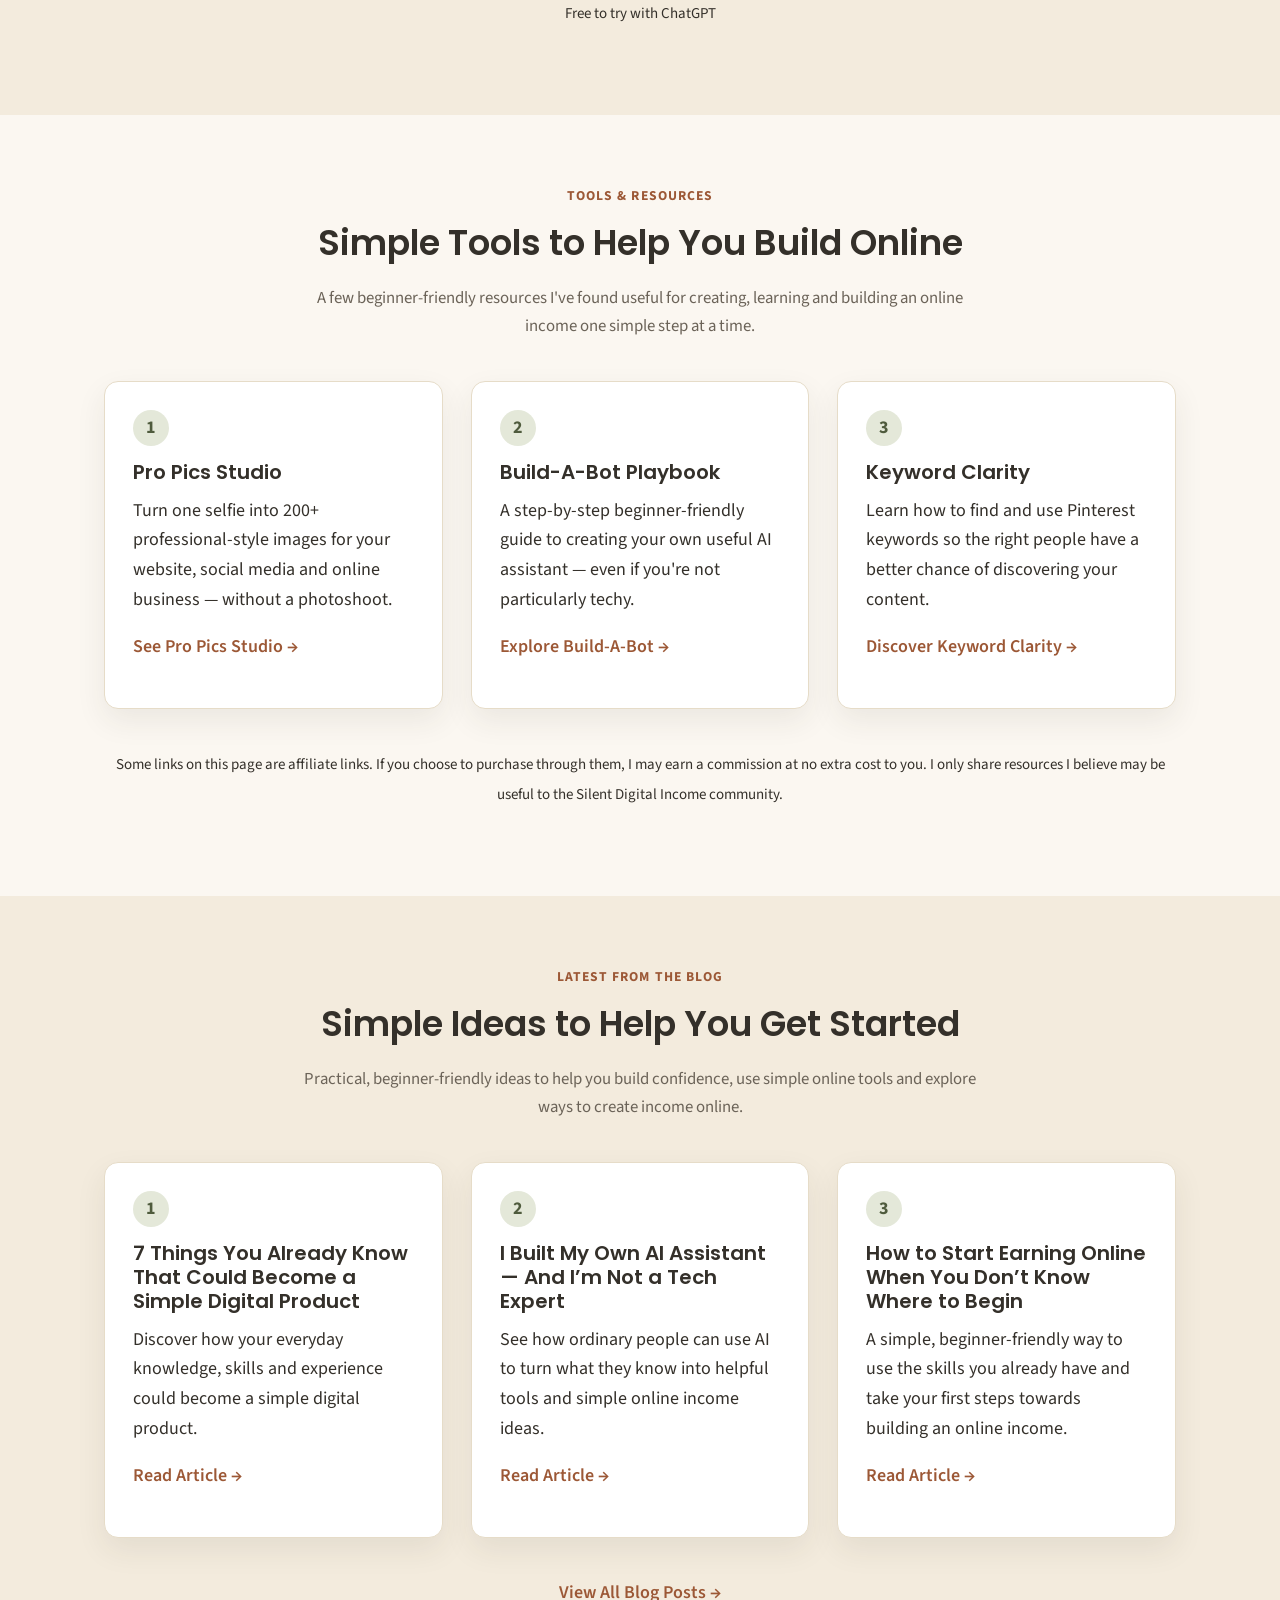
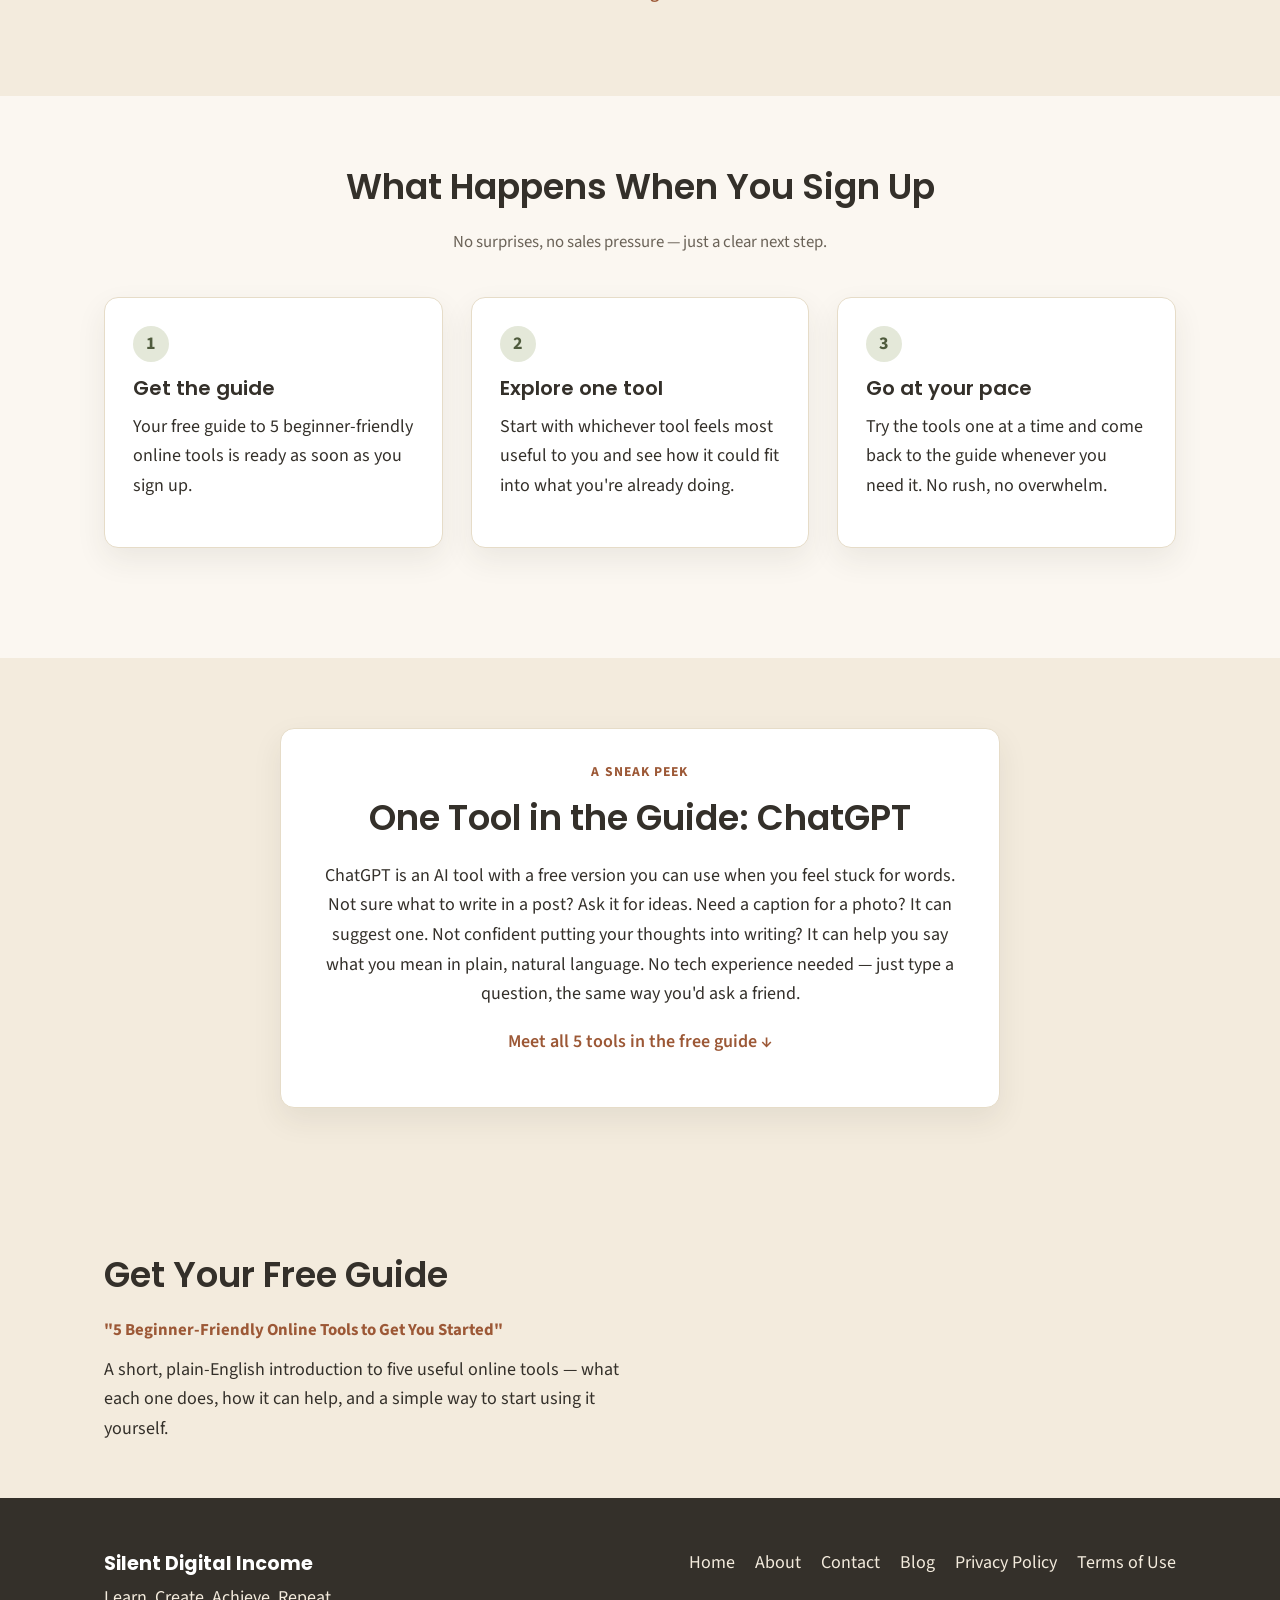
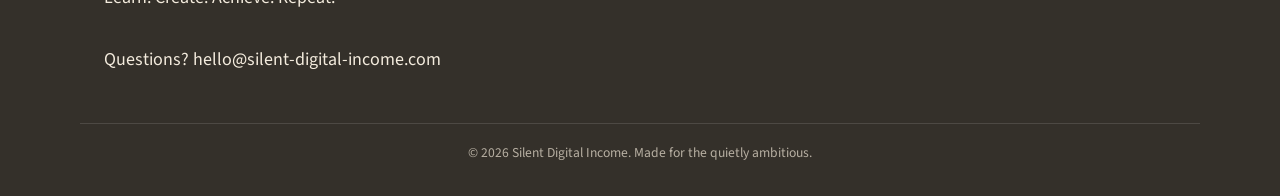
==== commit 3e82f2e2: "Add Tools & Resources section to homepage" ====
--- a/index.html
+++ b/index.html
@@ -103,6 +103,82 @@
         </a>
       </p>
       <p><small>Free to try with ChatGPT</small></p>
+    </div>
+  </div>
+</section>
+
+<section class="section" id="tools-resources">
+  <div class="container">
+    <div class="text-center">
+      <p class="eyebrow">Tools &amp; Resources</p>
+      <h2>Simple Tools to Help You Build Online</h2>
+      <p class="section-intro">
+        A few beginner-friendly resources I've found useful for creating,
+        learning and building an online income one simple step at a time.
+      </p>
+    </div>
+
+    <div class="pillars">
+
+      <div class="pillar">
+        <span class="pillar-number">1</span>
+        <h3>Pro Pics Studio</h3>
+        <p>
+          Turn one selfie into 200+ professional-style images for your
+          website, social media and online business — without a photoshoot.
+        </p>
+        <p class="section-cta">
+          <a href="https://introvertapproved.thrivecart.com/pro-pics-studio/?affiliate=karenspence"
+             target="_blank"
+             rel="noopener sponsored">
+            See Pro Pics Studio &rarr;
+          </a>
+        </p>
+      </div>
+
+      <div class="pillar">
+        <span class="pillar-number">2</span>
+        <h3>Build-A-Bot Playbook</h3>
+        <p>
+          A step-by-step beginner-friendly guide to creating your own
+          useful AI assistant — even if you're not particularly techy.
+        </p>
+        <p class="section-cta">
+          <a href="https://introvertapproved.thrivecart.com/build-a-bot/?affiliate=karenspence"
+             target="_blank"
+             rel="noopener sponsored">
+            Explore Build-A-Bot &rarr;
+          </a>
+        </p>
+      </div>
+
+      <div class="pillar">
+        <span class="pillar-number">3</span>
+        <h3>Keyword Clarity</h3>
+        <p>
+          Learn how to find and use Pinterest keywords so the right people
+          have a better chance of discovering your content.
+        </p>
+        <p class="section-cta">
+          <a href="https://lifebydesign.thrivecart.com/keyword-clarity/?affiliate=karenspence"
+             target="_blank"
+             rel="noopener sponsored">
+            Discover Keyword Clarity &rarr;
+          </a>
+        </p>
+      </div>
+
+    </div>
+
+    <div class="text-center">
+      <p>
+        <small>
+          Some links on this page are affiliate links. If you choose to
+          purchase through them, I may earn a commission at no extra cost
+          to you. I only share resources I believe may be useful to the
+          Silent Digital Income community.
+        </small>
+      </p>
     </div>
   </div>
 </section>
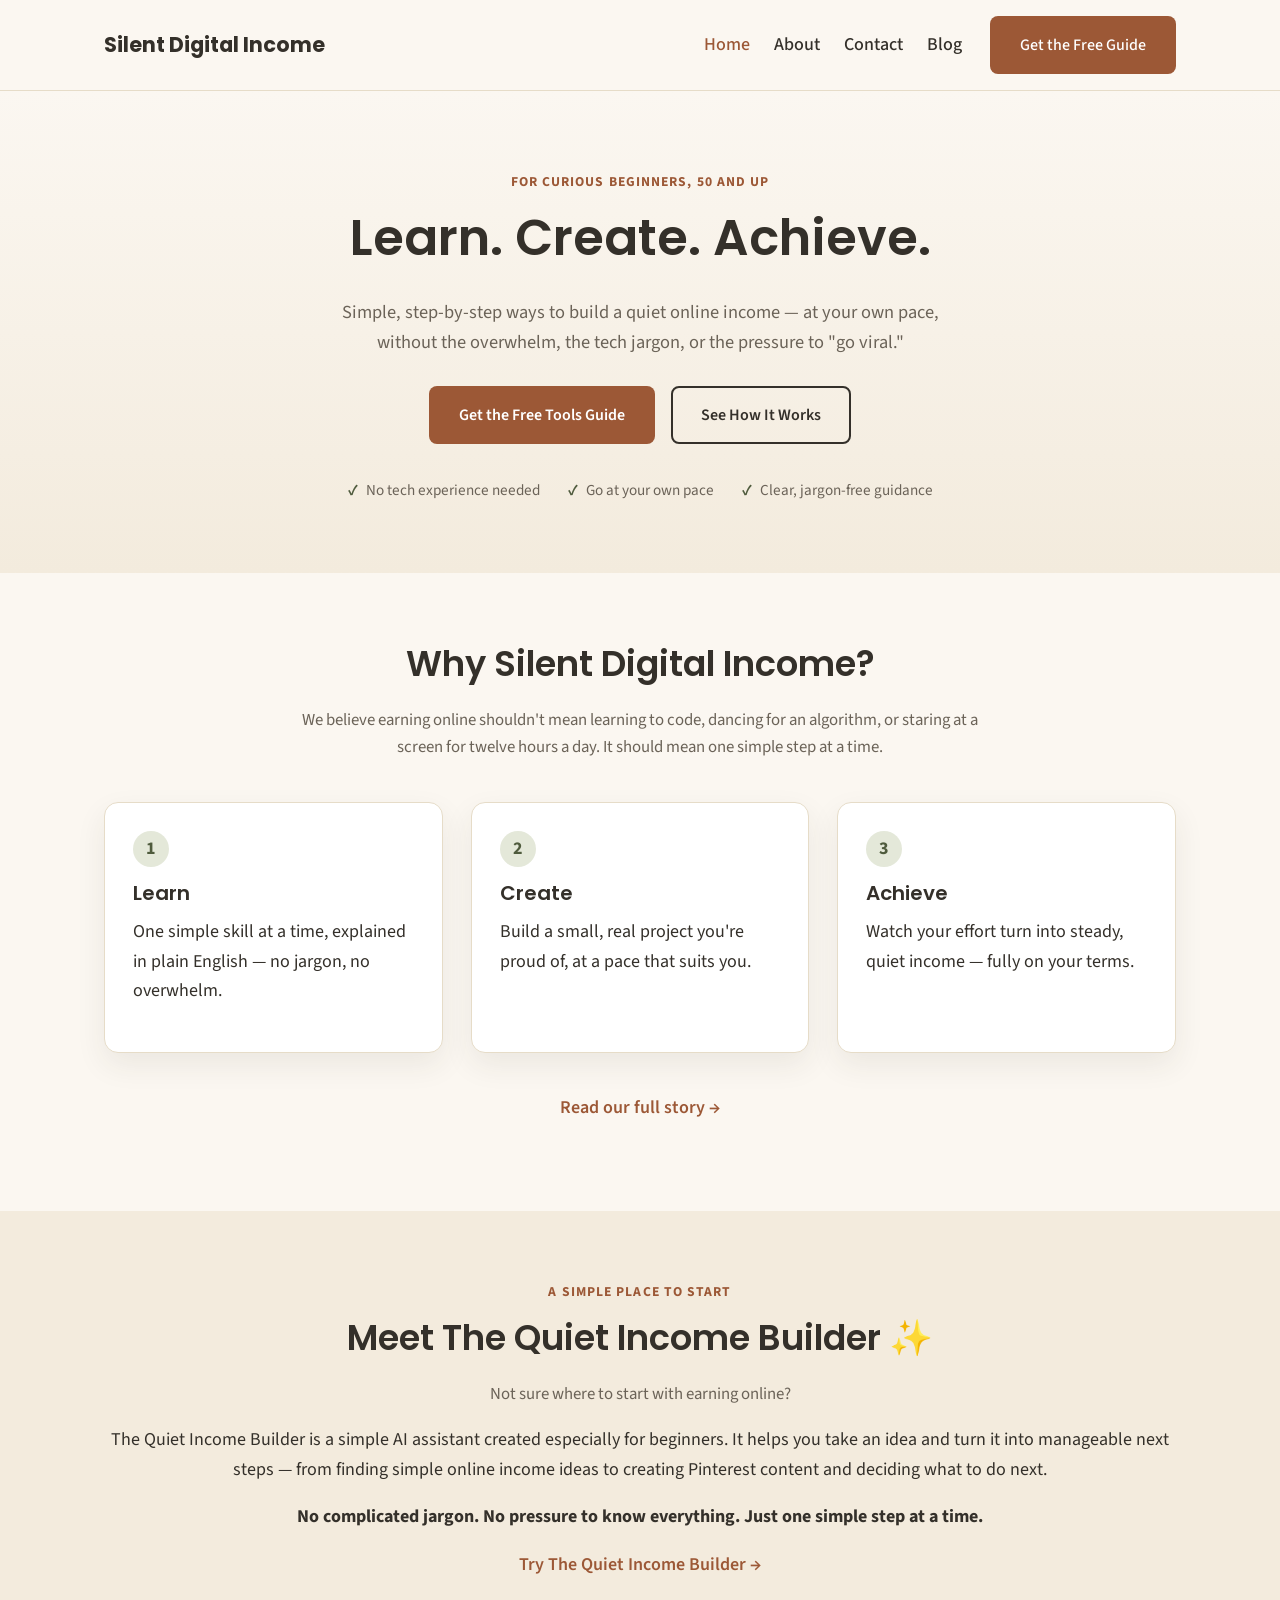
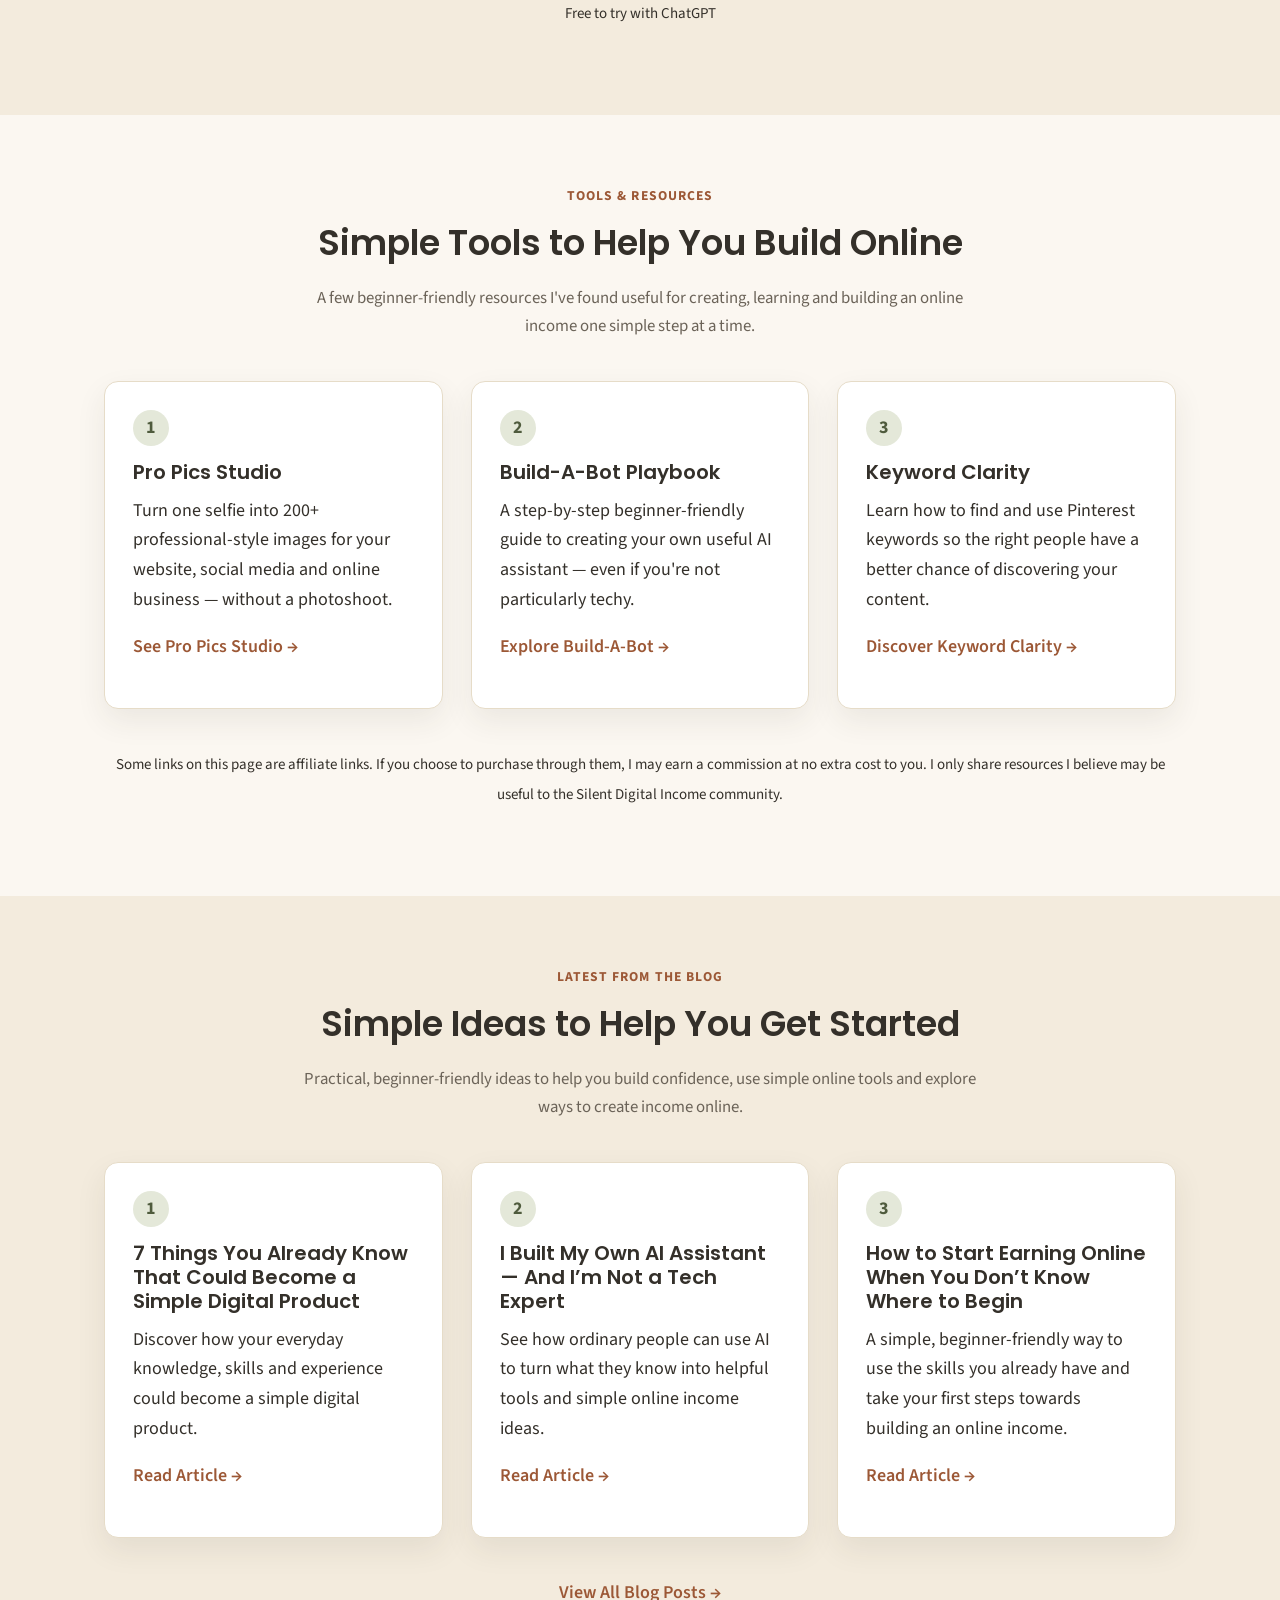
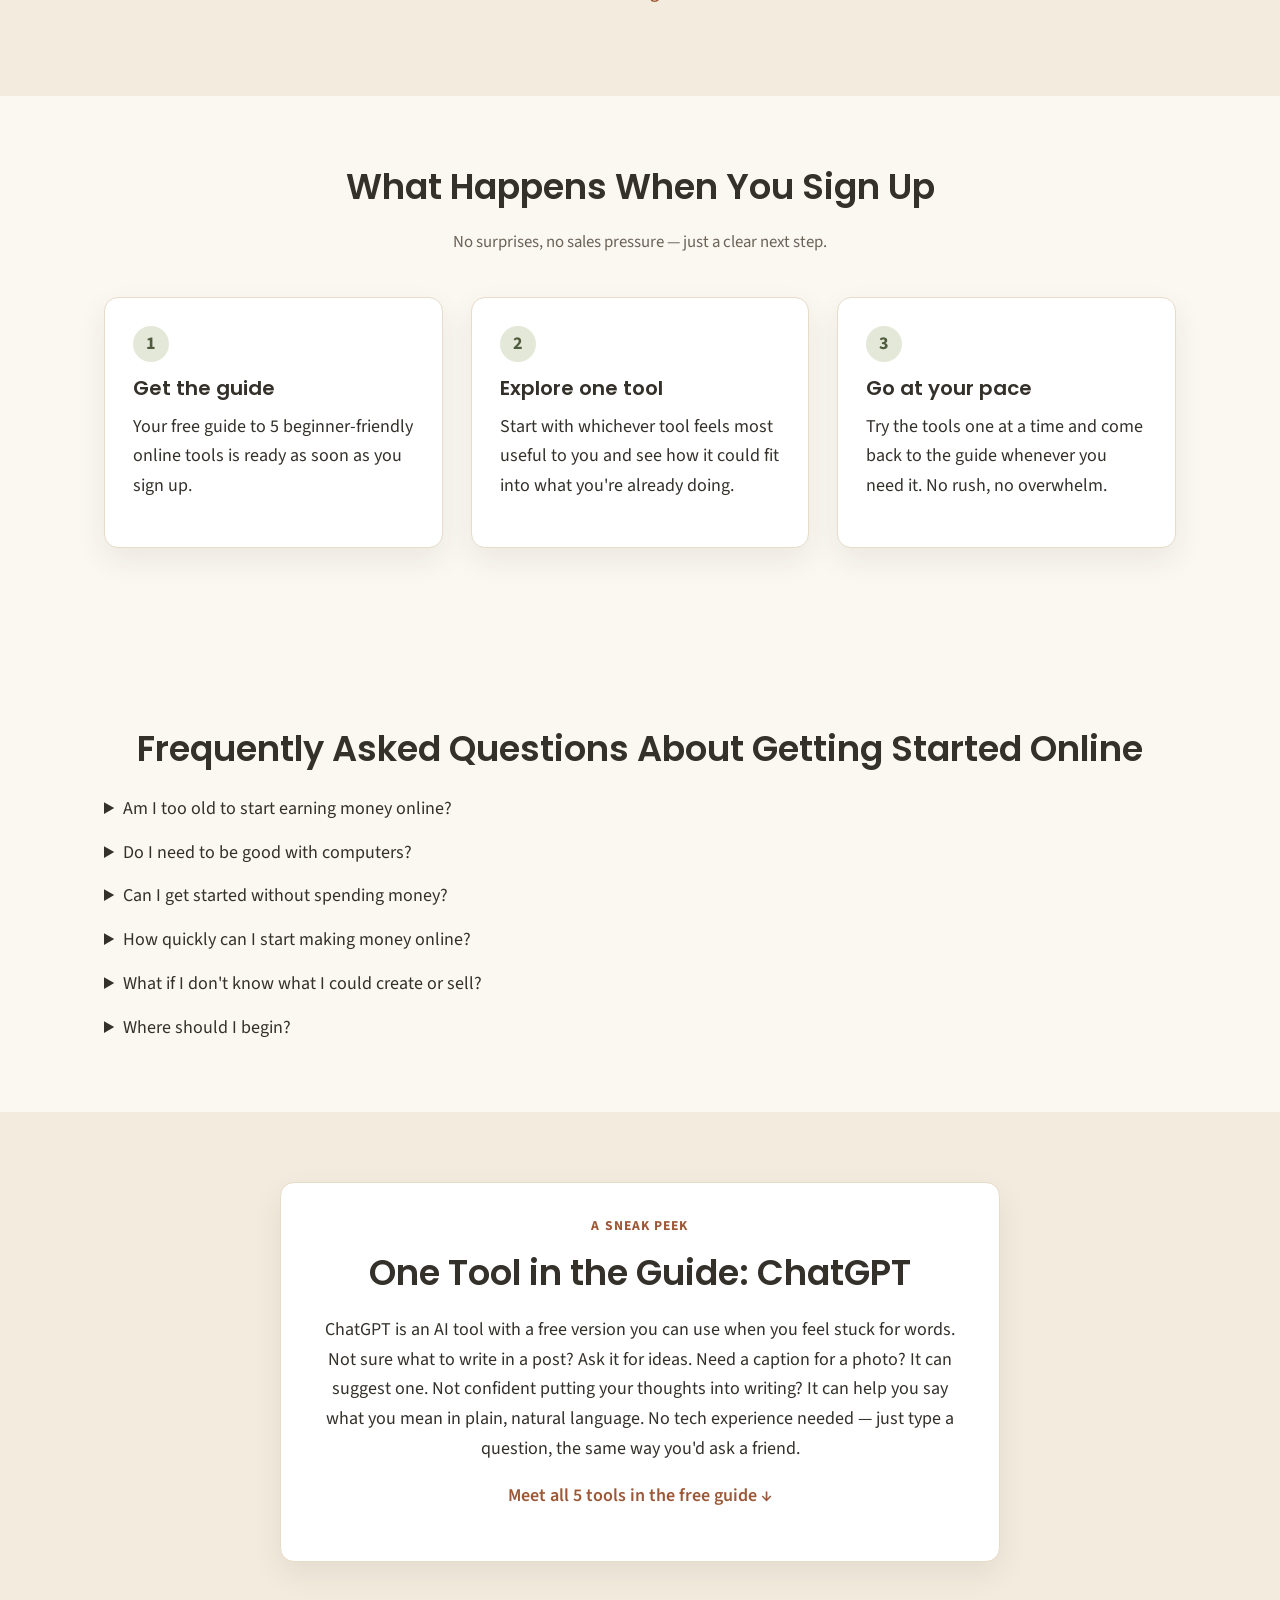
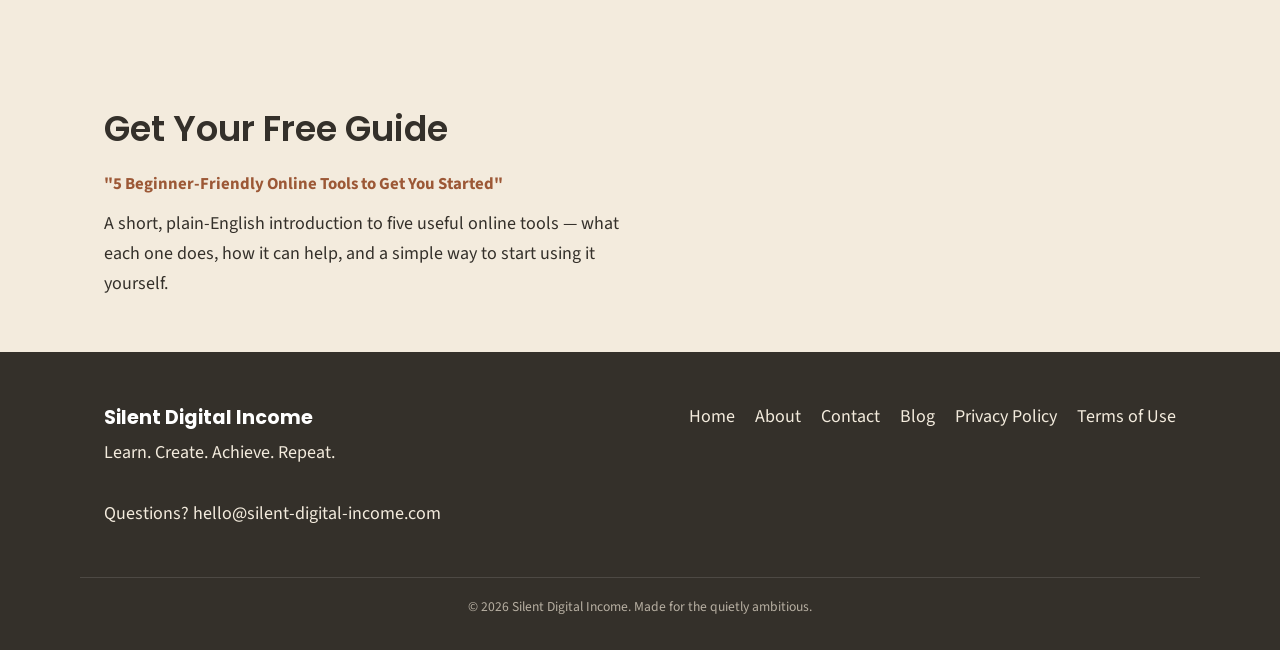
==== commit dca44d8d: "Stage 3C: Add approved beginner FAQ section" ====
--- a/index.html
+++ b/index.html
@@ -11,6 +11,31 @@
   <link rel="preconnect" href="https://fonts.gstatic.com" crossorigin>
   <link href="https://fonts.googleapis.com/css2?family=Poppins:wght@600;700&family=Source+Sans+3:wght@400;600;700&display=swap" rel="stylesheet">
   <link rel="stylesheet" href="css/styles.css">
+
+<script type="application/ld+json">
+{
+  "@context": "https://schema.org",
+  "@graph": [
+    {
+      "@type": "Organization",
+      "@id": "https://silent-digital-income.com/#organization",
+      "name": "Silent Digital Income",
+      "url": "https://silent-digital-income.com/"
+    },
+    {
+      "@type": "WebSite",
+      "@id": "https://silent-digital-income.com/#website",
+      "name": "Silent Digital Income",
+      "url": "https://silent-digital-income.com/",
+      "description": "Simple, step-by-step guidance to help beginners aged 50 and over explore online income opportunities.",
+      "publisher": {
+        "@id": "https://silent-digital-income.com/#organization"
+      }
+    }
+  ]
+}
+</script>
+
 </head>
 <body>
   <a class="skip-link" href="#main">Skip to main content</a>
@@ -255,6 +280,49 @@
         </div>
       </div>
     </section>
+
+    <!-- Stage 3C: Beginner FAQ -->
+    <section class="section" id="beginner-faq">
+      <div class="container">
+        <div class="text-center">
+          <h2>Frequently Asked Questions About Getting Started Online</h2>
+        </div>
+
+        <div class="faq-list">
+          <details>
+            <summary>Am I too old to start earning money online?</summary>
+            <p>Absolutely not. You don't need to be in your twenties or have grown up with technology to learn something new. Your life experience, interests and skills can all be useful starting points. Silent Digital Income is designed especially for beginners aged 50 and over who want to explore what's possible at their own pace.</p>
+          </details>
+
+          <details>
+            <summary>Do I need to be good with computers?</summary>
+            <p>No. You don't need to know how to code, build websites or use complicated software. Start with one simple tool, learn what it does and practise at a pace that feels comfortable. Confidence comes with experience, not from knowing everything on day one.</p>
+          </details>
+
+          <details>
+            <summary>Can I get started without spending money?</summary>
+            <p>Yes. There are free tools and resources you can use to explore ideas and learn basic skills before deciding whether to spend anything. You don't need to buy expensive courses or software just to begin. Some tools have optional paid features, but there's no need to rush into them.</p>
+          </details>
+
+          <details>
+            <summary>How quickly can I start making money online?</summary>
+            <p>There's no guaranteed timescale. Learning a skill, creating something useful and finding people who want it can take time. Some ideas may never generate income, so it's best to approach this as a learning journey rather than a promise of quick earnings.</p>
+          </details>
+
+          <details>
+            <summary>What if I don't know what I could create or sell?</summary>
+            <p>That's a common place to start. Think about the things you've learned through work, hobbies or everyday life. A useful checklist, simple guide or digital resource might grow from something you already know. You can explore ideas without committing to a business straight away.</p>
+          </details>
+
+          <details>
+            <summary>Where should I begin?</summary>
+            <p>Start small. Our free guide introduces five beginner-friendly online tools, with plain-English explanations to help you explore one at a time. You can also read our beginner articles and discover ideas that suit your interests and confidence level.</p>
+          </details>
+        </div>
+      </div>
+    </section>
+    <!-- End Stage 3C FAQ -->
+
 
     <section class="section bg-soft" id="idea-preview">
       <div class="container">
